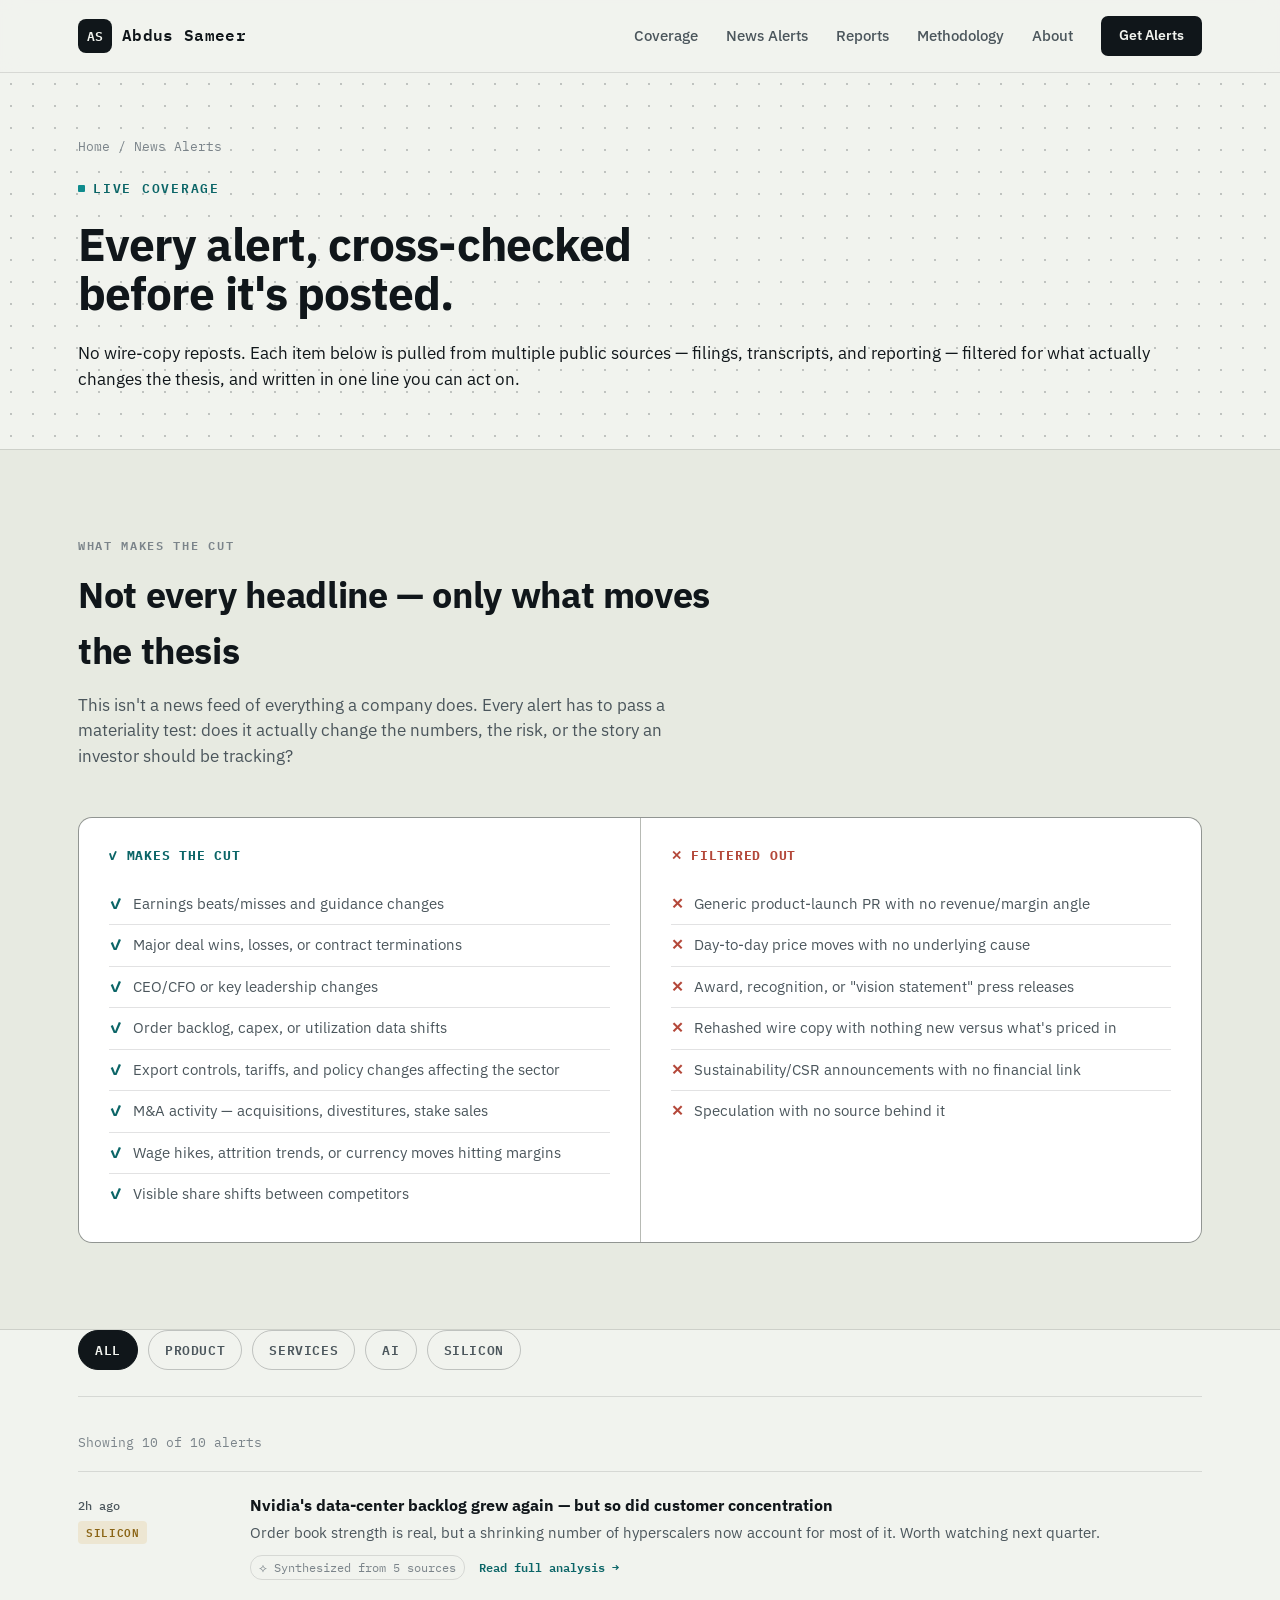
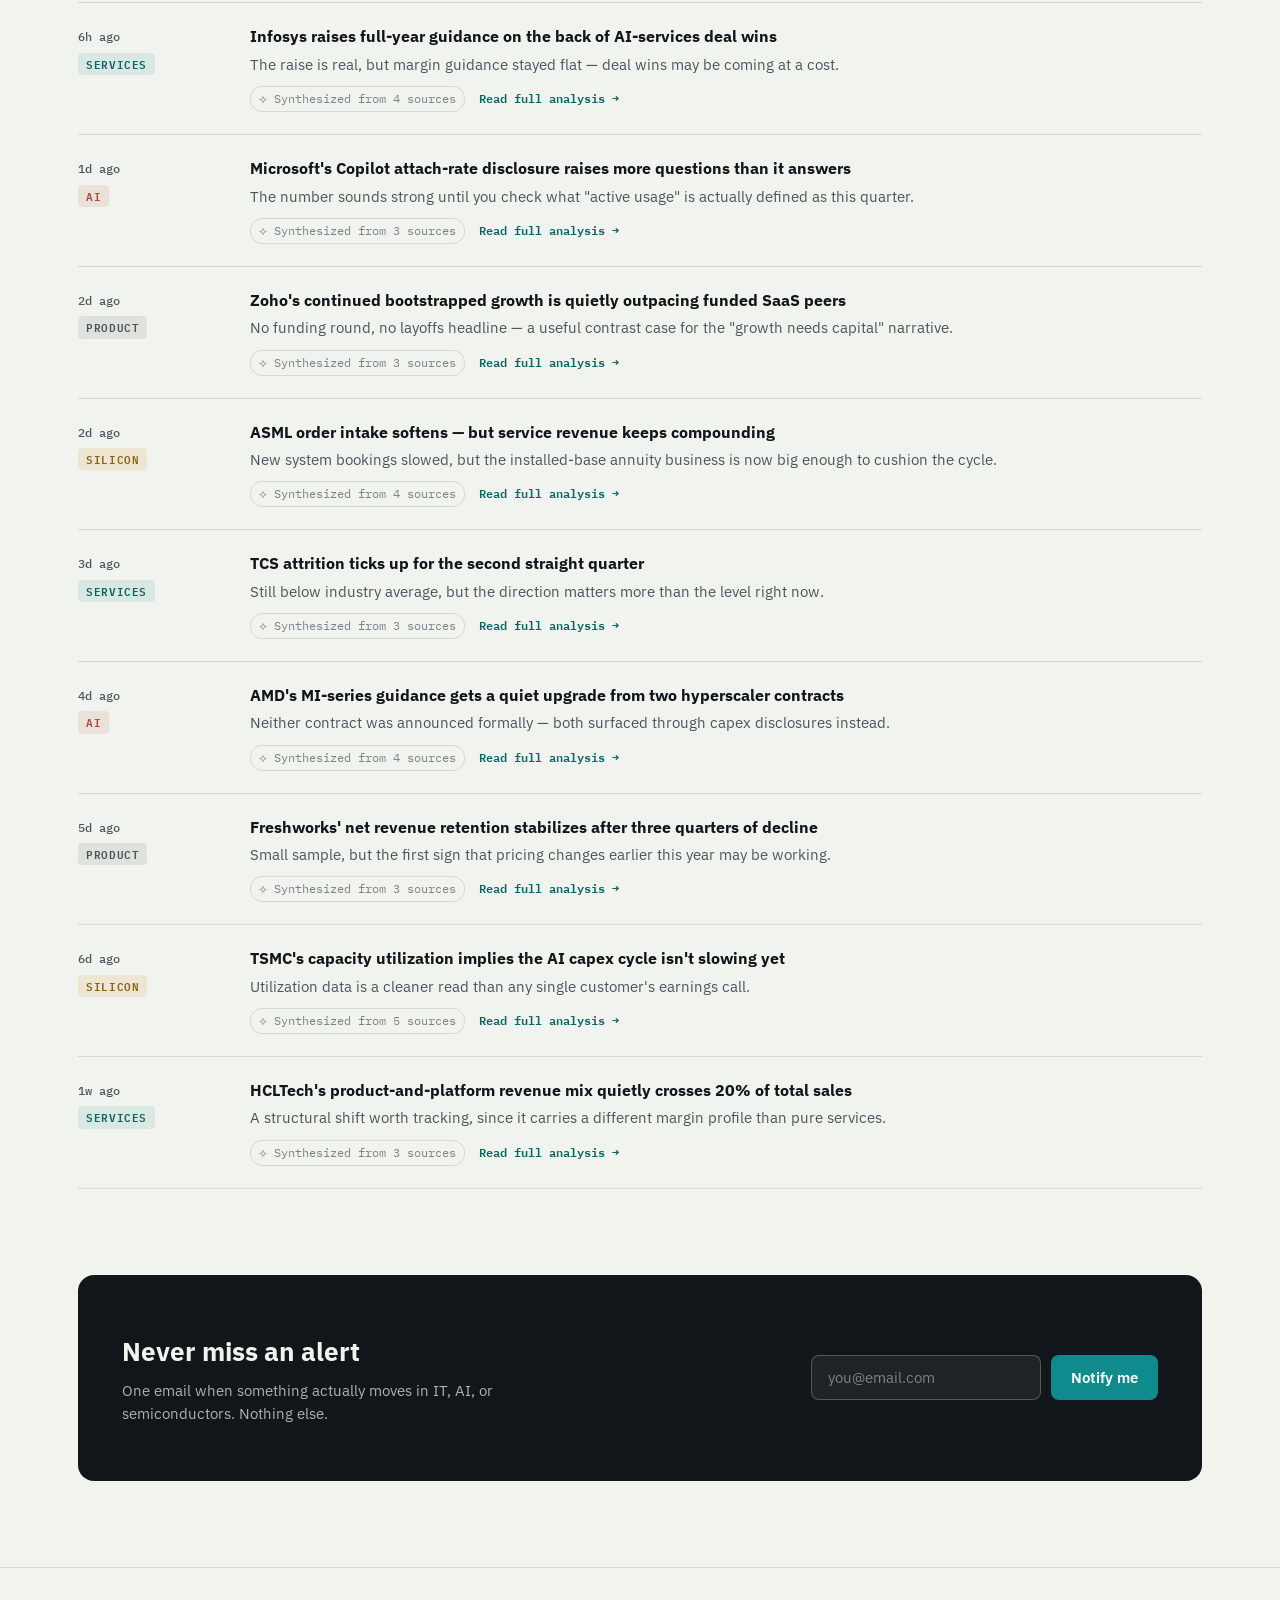
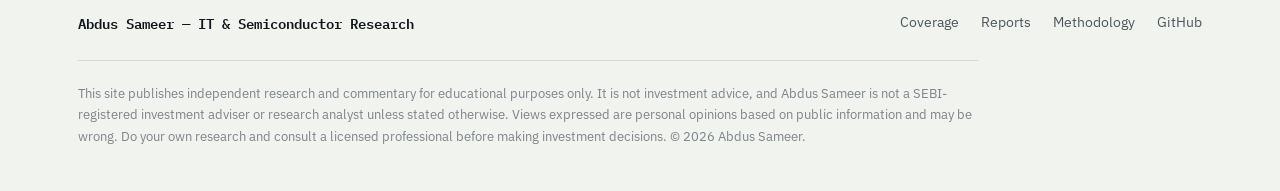
==== news.html @ 9be4552d "Initial commit" ====
<!DOCTYPE html>
<html lang="en">
<head>
<meta charset="UTF-8">
<meta name="viewport" content="width=device-width, initial-scale=1.0">
<title>News Alerts — Abdus Sameer</title>
<link rel="preconnect" href="https://fonts.googleapis.com">
<link rel="preconnect" href="https://fonts.gstatic.com" crossorigin>
<link href="https://fonts.googleapis.com/css2?family=IBM+Plex+Sans:ital,wght@0,400;0,500;0,600;0,700;1,400&family=IBM+Plex+Mono:wght@400;500;600&display=swap" rel="stylesheet">
<link rel="stylesheet" href="style.css">
</head>
<body>

<header class="site">
  <div class="navbar">
    <a href="index.html" class="brand">
      <span class="mono-mark">AS</span>
      Abdus Sameer
    </a>
    <button class="nav-toggle" id="navToggle" aria-label="Toggle menu">
      <span></span><span></span><span></span>
    </button>
    <nav class="links" id="navLinks">
      <a href="index.html#coverage">Coverage</a>
      <a href="news.html">News Alerts</a>
      <a href="reports.html">Reports</a>
      <a href="index.html#methodology">Methodology</a>
      <a href="index.html#about">About</a>
      <a href="index.html#alerts" class="nav-cta">Get Alerts</a>
    </nav>
  </div>
</header>

<main>
  <section class="page-hero dotgrid">
    <div class="wrap">
      <div class="breadcrumb"><a href="index.html">Home</a> / News Alerts</div>
      <span class="eyebrow">Live Coverage</span>
      <h1>Every alert, cross-checked before it's posted.</h1>
      <p class="lede">
        No wire-copy reposts. Each item below is pulled from multiple public sources —
        filings, transcripts, and reporting — filtered for what actually changes the thesis,
        and written in one line you can act on.
      </p>
    </div>
  </section>

  <section class="criteria-section">
    <div class="wrap">
      <div class="section-head">
        <span class="kicker">What Makes The Cut</span>
        <h2>Not every headline — only what moves the thesis</h2>
        <p>This isn't a news feed of everything a company does. Every alert has to pass a
        materiality test: does it actually change the numbers, the risk, or the story an
        investor should be tracking?</p>
      </div>
      <div class="criteria-grid">
        <div class="criteria-col in">
          <h4>✓ Makes the cut</h4>
          <ul>
            <li>Earnings beats/misses and guidance changes</li>
            <li>Major deal wins, losses, or contract terminations</li>
            <li>CEO/CFO or key leadership changes</li>
            <li>Order backlog, capex, or utilization data shifts</li>
            <li>Export controls, tariffs, and policy changes affecting the sector</li>
            <li>M&amp;A activity — acquisitions, divestitures, stake sales</li>
            <li>Wage hikes, attrition trends, or currency moves hitting margins</li>
            <li>Visible share shifts between competitors</li>
          </ul>
        </div>
        <div class="criteria-col out">
          <h4>✕ Filtered out</h4>
          <ul>
            <li>Generic product-launch PR with no revenue/margin angle</li>
            <li>Day-to-day price moves with no underlying cause</li>
            <li>Award, recognition, or "vision statement" press releases</li>
            <li>Rehashed wire copy with nothing new versus what's priced in</li>
            <li>Sustainability/CSR announcements with no financial link</li>
            <li>Speculation with no source behind it</li>
          </ul>
        </div>
      </div>
    </div>
  </section>

  <section style="padding-top:0;">
    <div class="wrap">
      <div class="filter-bar" id="filterBar">
        <button class="filter-tab active" data-filter="all">All</button>
        <button class="filter-tab" data-filter="product">Product</button>
        <button class="filter-tab" data-filter="services">Services</button>
        <button class="filter-tab" data-filter="ai">AI</button>
        <button class="filter-tab" data-filter="silicon">Silicon</button>
      </div>

      <div class="feed-count" id="feedCount">Showing 10 of 10 alerts</div>

      <div class="feed-list full" id="feedList">

        <div class="alert-item" data-sector="silicon">
          <div class="alert-meta"><span class="time">2h ago</span><span class="sector-chip silicon">Silicon</span></div>
          <div class="alert-body">
            <h5>Nvidia's data-center backlog grew again — but so did customer concentration</h5>
            <p>Order book strength is real, but a shrinking number of hyperscalers now account for most of it. Worth watching next quarter.</p>
            <div class="alert-foot"><span class="sources-note">⟡ Synthesized from 5 sources</span><a href="sample-report.html">Read full analysis →</a></div>
          </div>
        </div>

        <div class="alert-item" data-sector="services">
          <div class="alert-meta"><span class="time">6h ago</span><span class="sector-chip services">Services</span></div>
          <div class="alert-body">
            <h5>Infosys raises full-year guidance on the back of AI-services deal wins</h5>
            <p>The raise is real, but margin guidance stayed flat — deal wins may be coming at a cost.</p>
            <div class="alert-foot"><span class="sources-note">⟡ Synthesized from 4 sources</span><a href="reports.html">Read full analysis →</a></div>
          </div>
        </div>

        <div class="alert-item" data-sector="ai">
          <div class="alert-meta"><span class="time">1d ago</span><span class="sector-chip ai">AI</span></div>
          <div class="alert-body">
            <h5>Microsoft's Copilot attach-rate disclosure raises more questions than it answers</h5>
            <p>The number sounds strong until you check what "active usage" is actually defined as this quarter.</p>
            <div class="alert-foot"><span class="sources-note">⟡ Synthesized from 3 sources</span><a href="reports.html">Read full analysis →</a></div>
          </div>
        </div>

        <div class="alert-item" data-sector="product">
          <div class="alert-meta"><span class="time">2d ago</span><span class="sector-chip product">Product</span></div>
          <div class="alert-body">
            <h5>Zoho's continued bootstrapped growth is quietly outpacing funded SaaS peers</h5>
            <p>No funding round, no layoffs headline — a useful contrast case for the "growth needs capital" narrative.</p>
            <div class="alert-foot"><span class="sources-note">⟡ Synthesized from 3 sources</span><a href="reports.html">Read full analysis →</a></div>
          </div>
        </div>

        <div class="alert-item" data-sector="silicon">
          <div class="alert-meta"><span class="time">2d ago</span><span class="sector-chip silicon">Silicon</span></div>
          <div class="alert-body">
            <h5>ASML order intake softens — but service revenue keeps compounding</h5>
            <p>New system bookings slowed, but the installed-base annuity business is now big enough to cushion the cycle.</p>
            <div class="alert-foot"><span class="sources-note">⟡ Synthesized from 4 sources</span><a href="reports.html">Read full analysis →</a></div>
          </div>
        </div>

        <div class="alert-item" data-sector="services">
          <div class="alert-meta"><span class="time">3d ago</span><span class="sector-chip services">Services</span></div>
          <div class="alert-body">
            <h5>TCS attrition ticks up for the second straight quarter</h5>
            <p>Still below industry average, but the direction matters more than the level right now.</p>
            <div class="alert-foot"><span class="sources-note">⟡ Synthesized from 3 sources</span><a href="reports.html">Read full analysis →</a></div>
          </div>
        </div>

        <div class="alert-item" data-sector="ai">
          <div class="alert-meta"><span class="time">4d ago</span><span class="sector-chip ai">AI</span></div>
          <div class="alert-body">
            <h5>AMD's MI-series guidance gets a quiet upgrade from two hyperscaler contracts</h5>
            <p>Neither contract was announced formally — both surfaced through capex disclosures instead.</p>
            <div class="alert-foot"><span class="sources-note">⟡ Synthesized from 4 sources</span><a href="reports.html">Read full analysis →</a></div>
          </div>
        </div>

        <div class="alert-item" data-sector="product">
          <div class="alert-meta"><span class="time">5d ago</span><span class="sector-chip product">Product</span></div>
          <div class="alert-body">
            <h5>Freshworks' net revenue retention stabilizes after three quarters of decline</h5>
            <p>Small sample, but the first sign that pricing changes earlier this year may be working.</p>
            <div class="alert-foot"><span class="sources-note">⟡ Synthesized from 3 sources</span><a href="reports.html">Read full analysis →</a></div>
          </div>
        </div>

        <div class="alert-item" data-sector="silicon">
          <div class="alert-meta"><span class="time">6d ago</span><span class="sector-chip silicon">Silicon</span></div>
          <div class="alert-body">
            <h5>TSMC's capacity utilization implies the AI capex cycle isn't slowing yet</h5>
            <p>Utilization data is a cleaner read than any single customer's earnings call.</p>
            <div class="alert-foot"><span class="sources-note">⟡ Synthesized from 5 sources</span><a href="reports.html">Read full analysis →</a></div>
          </div>
        </div>

        <div class="alert-item" data-sector="services">
          <div class="alert-meta"><span class="time">1w ago</span><span class="sector-chip services">Services</span></div>
          <div class="alert-body">
            <h5>HCLTech's product-and-platform revenue mix quietly crosses 20% of total sales</h5>
            <p>A structural shift worth tracking, since it carries a different margin profile than pure services.</p>
            <div class="alert-foot"><span class="sources-note">⟡ Synthesized from 3 sources</span><a href="reports.html">Read full analysis →</a></div>
          </div>
        </div>

      </div>
    </div>
  </section>

  <section id="alerts" style="padding-top:0;">
    <div class="wrap">
      <div class="alerts">
        <div>
          <h3>Never miss an alert</h3>
          <p>One email when something actually moves in IT, AI, or semiconductors. Nothing else.</p>
        </div>
        <form class="alerts-form" onsubmit="event.preventDefault(); this.querySelector('button').textContent='Added ✓';">
          <input type="email" placeholder="you@email.com" required>
          <button type="submit">Notify me</button>
        </form>
      </div>
    </div>
  </section>
</main>

<footer>
  <div class="wrap">
    <div class="footer-grid">
      <div class="footer-brand">Abdus Sameer — IT &amp; Semiconductor Research</div>
      <div class="footer-links">
        <a href="index.html#coverage">Coverage</a>
        <a href="reports.html">Reports</a>
        <a href="index.html#methodology">Methodology</a>
        <a href="https://github.com/" target="_blank" rel="noopener">GitHub</a>
      </div>
    </div>
    <p class="disclaimer">
      This site publishes independent research and commentary for educational purposes only.
      It is not investment advice, and Abdus Sameer is not a SEBI-registered investment adviser
      or research analyst unless stated otherwise. Views expressed are personal opinions based
      on public information and may be wrong. Do your own research and consult a licensed
      professional before making investment decisions. © 2026 Abdus Sameer.
    </p>
  </div>
</footer>

<script>
  const toggle = document.getElementById('navToggle');
  const links = document.getElementById('navLinks');
  toggle.addEventListener('click', () => links.classList.toggle('open'));
  links.querySelectorAll('a').forEach(a => a.addEventListener('click', () => links.classList.remove('open')));

  const tabs = document.querySelectorAll('.filter-tab');
  const items = document.querySelectorAll('#feedList .alert-item');
  const count = document.getElementById('feedCount');
  const total = items.length;

  tabs.forEach(tab => {
    tab.addEventListener('click', () => {
      tabs.forEach(t => t.classList.remove('active'));
      tab.classList.add('active');
      const f = tab.dataset.filter;
      let shown = 0;
      items.forEach(item => {
        const match = f === 'all' || item.dataset.sector === f;
        item.style.display = match ? '' : 'none';
        if (match) shown++;
      });
      count.textContent = f === 'all' ? `Showing ${total} of ${total} alerts` : `Showing ${shown} of ${total} alerts — ${f}`;
    });
  });
</script>

</body>
</html>
---- style.css ----
:root{
    --bg:#F1F3EE;
    --bg-alt:#E7EAE1;
    --surface:#FFFFFF;
    --ink:#10161A;
    --ink-soft:#4B565C;
    --ink-faint:#7B848A;
    --line:rgba(16,22,26,0.12);
    --line-strong:rgba(16,22,26,0.22);
    --teal:#0F8B8D;
    --teal-deep:#0B6567;
    --teal-tint:rgba(15,139,141,0.10);
    --gold:#D9A441;
    --brick:#B4483A;
    --sans:'IBM Plex Sans', sans-serif;
    --mono:'IBM Plex Mono', monospace;
    --maxw:1180px;
  }

  *{box-sizing:border-box;}
  html{scroll-behavior:smooth;}
  body{
    margin:0;
    background:var(--bg);
    color:var(--ink);
    font-family:var(--sans);
    line-height:1.55;
    -webkit-font-smoothing:antialiased;
  }
  img,svg{display:block;max-width:100%;}
  a{color:inherit;}

  .wrap{max-width:var(--maxw); margin:0 auto; padding:0 28px;}

  ::selection{background:var(--teal); color:#fff;}

  /* subtle dot-grid ambient background on hero + methodology */
  .dotgrid{
    background-image: radial-gradient(var(--line-strong) 1px, transparent 1px);
    background-size: 22px 22px;
  }

  a:focus-visible, button:focus-visible, input:focus-visible{
    outline:2px solid var(--teal);
    outline-offset:3px;
  }

  /* ---------- NAV ---------- */
  header.site{
    position:sticky; top:0; z-index:50;
    background:rgba(241,243,238,0.86);
    backdrop-filter:blur(10px);
    border-bottom:1px solid var(--line);
  }
  .navbar{
    display:flex; align-items:center; justify-content:space-between;
    padding:16px 28px; max-width:var(--maxw); margin:0 auto;
  }
  .brand{
    display:flex; align-items:center; gap:10px;
    font-family:var(--mono); font-weight:600; letter-spacing:0.02em;
    text-decoration:none; color:var(--ink);
  }
  .brand .mono-mark{
    width:34px; height:34px; border-radius:8px;
    background:var(--ink); color:var(--bg);
    display:flex; align-items:center; justify-content:center;
    font-family:var(--mono); font-size:13px; font-weight:600;
    letter-spacing:0;
  }
  nav.links{display:flex; gap:28px; align-items:center;}
  nav.links a{
    font-size:14.5px; text-decoration:none; color:var(--ink-soft);
    font-weight:500;
  }
  nav.links a:hover{color:var(--ink);}
  .nav-cta{
    background:var(--ink); color:var(--bg) !important;
    padding:9px 18px; border-radius:7px; font-size:14px !important;
    font-weight:600 !important;
  }
  .nav-cta:hover{background:var(--teal-deep);}
  .nav-toggle{display:none; background:none; border:none; cursor:pointer; padding:6px;}
  .nav-toggle span{display:block; width:22px; height:2px; background:var(--ink); margin:5px 0;}

  @media (max-width:860px){
    nav.links{
      position:fixed; inset:64px 0 auto 0; flex-direction:column;
      background:var(--bg); padding:18px 28px 26px; gap:18px;
      border-bottom:1px solid var(--line);
      transform:translateY(-130%); transition:transform .25s ease;
    }
    nav.links.open{transform:translateY(0);}
    .nav-toggle{display:block;}
  }

  /* ---------- HERO ---------- */
  .hero{padding:88px 0 64px; position:relative;}
  .eyebrow{
    font-family:var(--mono); font-size:12.5px; letter-spacing:0.14em;
    text-transform:uppercase; color:var(--teal-deep); font-weight:600;
    display:inline-flex; align-items:center; gap:8px; margin-bottom:22px;
  }
  .eyebrow::before{content:""; width:7px; height:7px; background:var(--teal); border-radius:1px;}
  h1{
    font-size:clamp(34px, 5.4vw, 60px);
    line-height:1.06; letter-spacing:-0.02em;
    margin:0 0 22px; max-width:16ch; font-weight:700;
  }
  h1 em{
    font-style:normal; color:var(--teal-deep);
    background:linear-gradient(transparent 62%, var(--teal-tint) 0%);
  }
  .hero p.lede{
    font-size:18px; color:var(--ink-soft); max-width:56ch; margin:0 0 34px;
  }
  .hero-ctas{display:flex; gap:14px; flex-wrap:wrap; margin-bottom:56px;}
  .btn{
    font-family:var(--sans); font-weight:600; font-size:15px;
    padding:13px 24px; border-radius:8px; text-decoration:none;
    display:inline-flex; align-items:center; gap:8px; cursor:pointer;
    border:1px solid transparent; transition:transform .15s ease, background .15s ease;
  }
  .btn-primary{background:var(--ink); color:var(--bg);}
  .btn-primary:hover{background:var(--teal-deep); transform:translateY(-1px);}
  .btn-ghost{background:transparent; border-color:var(--line-strong); color:var(--ink);}
  .btn-ghost:hover{border-color:var(--ink); transform:translateY(-1px);}

  /* ticker marquee */
  .ticker{
    border-top:1px solid var(--line); border-bottom:1px solid var(--line);
    overflow:hidden; white-space:nowrap; padding:14px 0;
  }
  .ticker-track{display:inline-flex; gap:40px; animation:scroll 34s linear infinite;}
  .ticker span{
    font-family:var(--mono); font-size:13.5px; color:var(--ink-faint);
    display:inline-flex; align-items:center; gap:8px;
  }
  .ticker span b{color:var(--ink); font-weight:600;}
  .ticker span.up{color:var(--teal-deep);}
  .ticker span.down{color:var(--brick);}
  @keyframes scroll{ from{transform:translateX(0);} to{transform:translateX(-50%);} }
  @media (prefers-reduced-motion: reduce){ .ticker-track{animation:none;} }

  /* ---------- SECTION SCAFFOLD ---------- */
  section{padding:86px 0;}
  .section-head{max-width:640px; margin-bottom:48px;}
  .kicker{
    font-family:var(--mono); font-size:12px; letter-spacing:0.14em;
    text-transform:uppercase; color:var(--ink-faint); font-weight:600;
    margin-bottom:12px; display:block;
  }
  h2{font-size:clamp(26px,3.4vw,36px); letter-spacing:-0.01em; margin:0 0 14px; font-weight:700;}
  .section-head p{color:var(--ink-soft); font-size:16.5px; margin:0;}

  /* ---------- ABOUT / CREDIBILITY STRIP ---------- */
  .about{background:var(--surface); border-top:1px solid var(--line); border-bottom:1px solid var(--line);}
  .about-grid{display:grid; grid-template-columns:200px 1fr; gap:40px; align-items:start;}
  .avatar{
    width:172px; height:172px; border-radius:14px;
    background:linear-gradient(160deg, var(--ink) 0%, var(--teal-deep) 100%);
    display:flex; align-items:center; justify-content:center;
    color:var(--bg); font-family:var(--mono); font-size:44px; font-weight:600;
  }
  .about-body h3{font-size:22px; margin:0 0 12px; font-weight:700;}
  .about-body p{color:var(--ink-soft); font-size:16px; max-width:64ch; margin:0 0 22px;}
  .badge-row{display:flex; flex-wrap:wrap; gap:10px;}
  .badge{
    font-family:var(--mono); font-size:12.5px; padding:7px 12px;
    border:1px solid var(--line-strong); border-radius:20px; color:var(--ink-soft);
  }
  @media (max-width:700px){ .about-grid{grid-template-columns:1fr;} .avatar{width:100px;height:100px;font-size:28px;} }

  /* ---------- COVERAGE / WAFER GRID (signature) ---------- */
  .wafer{background:var(--bg-alt);}
  .wafer-grid{
    display:grid; grid-template-columns:repeat(4,1fr); gap:1px;
    background:var(--line-strong); border:1px solid var(--line-strong); border-radius:14px; overflow:hidden;
  }
  .die{
    background:var(--surface); padding:30px 24px; min-height:230px;
    position:relative; overflow:hidden;
    display:flex; flex-direction:column; justify-content:space-between;
  }
  .die::before{
    content:""; position:absolute; inset:0; opacity:0.5; pointer-events:none;
    background:
      repeating-linear-gradient(90deg, var(--teal-tint) 0 1px, transparent 1px 26px),
      repeating-linear-gradient(0deg, var(--teal-tint) 0 1px, transparent 1px 26px);
  }
  .die::after{
    content:""; position:absolute; width:6px; height:6px; border-radius:50%;
    background:var(--gold); top:22px; right:22px; box-shadow:0 0 0 4px rgba(217,164,65,0.15);
  }
  .die-num{font-family:var(--mono); font-size:12px; color:var(--ink-faint); position:relative;}
  .die h4{font-size:19px; margin:14px 0 8px; font-weight:700; position:relative;}
  .die p{font-size:14.5px; color:var(--ink-soft); margin:0 0 16px; position:relative; max-width:30ch;}
  .die .tickers{
    font-family:var(--mono); font-size:12px; color:var(--teal-deep);
    position:relative; letter-spacing:0.02em;
  }
  @media (max-width:900px){ .wafer-grid{grid-template-columns:repeat(2,1fr);} }
  @media (max-width:560px){ .wafer-grid{grid-template-columns:1fr;} }

  /* ---------- NEWS FEED ---------- */
  .feed-section{background:var(--surface); border-top:1px solid var(--line); border-bottom:1px solid var(--line);}
  .feed-head-row{
    display:flex; justify-content:space-between; align-items:flex-end; gap:24px; margin-bottom:8px;
  }
  .live-dot{
    display:inline-flex; align-items:center; gap:7px; font-family:var(--mono); font-size:12px;
    color:var(--teal-deep); font-weight:600; letter-spacing:0.04em; text-transform:uppercase;
    border:1px solid var(--line-strong); border-radius:20px; padding:6px 12px; flex-shrink:0;
  }
  .live-dot::before{
    content:""; width:7px; height:7px; border-radius:50%; background:var(--teal);
    box-shadow:0 0 0 3px rgba(15,139,141,0.18); animation:pulse 1.8s ease-in-out infinite;
  }
  @keyframes pulse{ 0%,100%{opacity:1;} 50%{opacity:0.4;} }
  @media (prefers-reduced-motion: reduce){ .live-dot::before{animation:none;} }

  .feed-list{border-top:1px solid var(--line);}
  .alert-item{
    display:grid; grid-template-columns:150px 1fr; gap:22px;
    padding:22px 0; border-bottom:1px solid var(--line);
  }
  .alert-meta{font-family:var(--mono); font-size:12px; color:var(--ink-faint); padding-top:3px;}
  .alert-meta .time{display:block; color:var(--ink-soft); margin-bottom:6px; font-weight:500;}
  .sector-chip{
    display:inline-block; font-family:var(--mono); font-size:10.5px; text-transform:uppercase;
    letter-spacing:0.06em; padding:3px 8px; border-radius:4px; font-weight:600;
  }
  .sector-chip.silicon{background:rgba(217,164,65,0.16); color:#8a6415;}
  .sector-chip.services{background:var(--teal-tint); color:var(--teal-deep);}
  .sector-chip.ai{background:rgba(180,72,58,0.10); color:var(--brick);}
  .sector-chip.product{background:rgba(16,22,26,0.08); color:var(--ink-soft);}
  .alert-body h5{margin:0 0 6px; font-size:16px; font-weight:700; line-height:1.4;}
  .alert-body p{margin:0 0 10px; font-size:14.5px; color:var(--ink-soft);}
  .alert-foot{display:flex; align-items:center; gap:14px; font-family:var(--mono); font-size:11.5px; color:var(--ink-faint);}
  .alert-foot a{color:var(--teal-deep); text-decoration:none; font-weight:600;}
  .alert-foot a:hover{text-decoration:underline;}
  .sources-note{
    display:inline-flex; align-items:center; gap:6px; padding:3px 8px;
    border:1px solid var(--line); border-radius:12px;
  }
  @media (max-width:640px){
    .alert-item{grid-template-columns:1fr;}
    .alert-meta{display:flex; align-items:center; gap:10px;}
    .alert-meta .time{margin-bottom:0;}
  }

  /* ---------- REPORTS ---------- */
  .reports-grid{display:grid; grid-template-columns:repeat(3,1fr); gap:22px;}
  .report-card{
    background:var(--surface); border:1px solid var(--line); border-radius:12px;
    padding:24px; display:flex; flex-direction:column; gap:14px;
    transition:border-color .15s ease, transform .15s ease;
  }
  .report-card:hover{border-color:var(--teal); transform:translateY(-2px);}
  .tag-row{display:flex; justify-content:space-between; align-items:center;}
  .tag{
    font-family:var(--mono); font-size:11px; text-transform:uppercase; letter-spacing:0.08em;
    color:var(--teal-deep); background:var(--teal-tint); padding:5px 9px; border-radius:5px;
  }
  .tag.placeholder{color:var(--gold); background:rgba(217,164,65,0.14);}
  .report-card h4{font-size:17.5px; margin:0; font-weight:700; line-height:1.32;}
  .report-card p{font-size:14.5px; color:var(--ink-soft); margin:0;}
  .report-meta{
    font-family:var(--mono); font-size:12px; color:var(--ink-faint);
    display:flex; justify-content:space-between; border-top:1px solid var(--line); padding-top:12px;
  }
  @media (max-width:900px){ .reports-grid{grid-template-columns:1fr 1fr;} }
  @media (max-width:620px){ .reports-grid{grid-template-columns:1fr;} }

  /* ---------- METHODOLOGY ---------- */
  .method{background:var(--surface); border-top:1px solid var(--line); border-bottom:1px solid var(--line);}
  .method-list{list-style:none; margin:0; padding:0; border-top:1px solid var(--line);}
  .method-list li{
    display:grid; grid-template-columns:64px 1fr; gap:22px;
    padding:26px 0; border-bottom:1px solid var(--line);
  }
  .method-list .n{font-family:var(--mono); font-size:14px; color:var(--teal-deep); font-weight:600; padding-top:2px;}
  .method-list h5{font-size:17.5px; margin:0 0 6px; font-weight:700;}
  .method-list p{margin:0; color:var(--ink-soft); font-size:15px; max-width:62ch;}

  /* ---------- ALERTS / NEWSLETTER ---------- */
  .alerts{
    background:var(--ink); color:var(--bg); border-radius:16px;
    padding:56px 44px; display:flex; justify-content:space-between; align-items:center; gap:40px;
  }
  .alerts h3{font-size:26px; margin:0 0 8px; font-weight:700;}
  .alerts p{color:rgba(241,243,238,0.7); margin:0; max-width:44ch; font-size:15px;}
  .alerts-form{display:flex; gap:10px; flex-shrink:0;}
  .alerts-form input{
    font-family:var(--sans); font-size:14.5px; padding:12px 16px; border-radius:8px;
    border:1px solid rgba(241,243,238,0.25); background:rgba(241,243,238,0.06); color:var(--bg);
    min-width:230px;
  }
  .alerts-form input::placeholder{color:rgba(241,243,238,0.45);}
  .alerts-form button{
    font-family:var(--sans); font-weight:600; font-size:14.5px; padding:12px 20px;
    border-radius:8px; border:none; background:var(--teal); color:#fff; cursor:pointer;
  }
  .alerts-form button:hover{background:var(--gold); color:var(--ink);}
  @media (max-width:760px){
    .alerts{flex-direction:column; align-items:flex-start; padding:36px 26px;}
    .alerts-form{flex-direction:column; width:100%;}
    .alerts-form input,.alerts-form button{width:100%;}
  }

  /* ---------- GITHUB / ARCHIVE ---------- */
  .archive{display:grid; grid-template-columns:1.1fr 1fr; gap:22px; align-items:stretch;}
  .archive-card{
    border:1px solid var(--line); background:var(--surface); border-radius:12px; padding:30px;
  }
  .archive-card h4{margin:0 0 10px; font-size:19px; font-weight:700; display:flex; align-items:center; gap:10px;}
  .archive-card p{color:var(--ink-soft); font-size:15px; margin:0 0 18px;}
  .code-icon{
    width:30px; height:30px; border-radius:7px; background:var(--ink); color:var(--bg);
    display:flex; align-items:center; justify-content:center; font-family:var(--mono); font-size:13px;
  }
  .archive-card a.link{
    font-family:var(--mono); font-size:13.5px; color:var(--teal-deep); text-decoration:none;
    display:inline-flex; align-items:center; gap:6px; font-weight:600;
  }
  .archive-card a.link:hover{text-decoration:underline;}
  @media (max-width:760px){ .archive{grid-template-columns:1fr;} }

  /* ---------- FOOTER ---------- */
  footer{border-top:1px solid var(--line); padding:44px 0 32px;}
  .footer-grid{display:flex; justify-content:space-between; align-items:flex-start; gap:30px; flex-wrap:wrap;}
  .footer-brand{font-family:var(--mono); font-weight:600; font-size:14px;}
  .footer-links{display:flex; gap:22px; flex-wrap:wrap;}
  .footer-links a{font-size:13.5px; color:var(--ink-soft); text-decoration:none;}
  .footer-links a:hover{color:var(--ink);}
  .disclaimer{
    margin-top:26px; padding-top:22px; border-top:1px solid var(--line);
    font-size:12.5px; color:var(--ink-faint); line-height:1.7; max-width:900px;
  }

/* ---------- SHARED: PAGE HERO (sub-pages) ---------- */
.page-hero{padding:64px 0 40px;}
.page-hero h1{font-size:clamp(30px,4.6vw,46px); max-width:20ch;}
.page-hero p.lede{font-size:17px;}
.breadcrumb{
  font-family:var(--mono); font-size:12.5px; color:var(--ink-faint);
  margin-bottom:18px; display:flex; align-items:center; gap:8px;
}
.breadcrumb a{color:var(--ink-faint); text-decoration:none;}
.breadcrumb a:hover{color:var(--teal-deep);}

/* ---------- FILTER TABS ---------- */
.filter-bar{
  display:flex; flex-wrap:wrap; gap:10px; margin-bottom:36px;
  border-bottom:1px solid var(--line); padding-bottom:26px;
}
.filter-tab{
  font-family:var(--mono); font-size:12.5px; text-transform:uppercase; letter-spacing:0.05em;
  padding:8px 16px; border-radius:20px; border:1px solid var(--line-strong);
  background:transparent; color:var(--ink-soft); cursor:pointer; font-weight:600;
  transition:all .15s ease;
}
.filter-tab:hover{border-color:var(--ink);}
.filter-tab.active{background:var(--ink); color:var(--bg); border-color:var(--ink);}

/* ---------- FULL FEED PAGE ---------- */
.feed-list.full .alert-item{display:grid; grid-template-columns:150px 1fr;}
.feed-count{font-family:var(--mono); font-size:12.5px; color:var(--ink-faint); margin-bottom:18px;}

/* ---------- REPORTS GRID PAGE ---------- */
.reports-grid.full{grid-template-columns:repeat(3,1fr); gap:20px;}
@media (max-width:900px){ .reports-grid.full{grid-template-columns:1fr 1fr;} }
@media (max-width:620px){ .reports-grid.full{grid-template-columns:1fr;} }
.rating-chip{
  font-family:var(--mono); font-size:10.5px; text-transform:uppercase; letter-spacing:0.06em;
  padding:3px 8px; border-radius:4px; font-weight:700;
}
.rating-chip.buy{background:rgba(15,139,141,0.14); color:var(--teal-deep);}
.rating-chip.hold{background:rgba(217,164,65,0.18); color:#8a6415;}
.rating-chip.watch{background:rgba(16,22,26,0.08); color:var(--ink-soft);}

/* ---------- SAMPLE REPORT PAGE ---------- */
.report-header{
  border-bottom:1px solid var(--line); padding-bottom:36px; margin-bottom:40px;
}
.report-title-row{display:flex; justify-content:space-between; align-items:flex-start; gap:24px; flex-wrap:wrap;}
.report-title-row h1{font-size:clamp(28px,4vw,40px); max-width:22ch; margin:0 0 10px;}
.ticker-badge{
  font-family:var(--mono); font-size:13px; background:var(--ink); color:var(--bg);
  padding:6px 12px; border-radius:6px; font-weight:600; flex-shrink:0;
}
.report-subline{color:var(--ink-soft); font-size:15.5px; margin-top:10px;}
.report-meta-bar{
  display:flex; gap:24px; flex-wrap:wrap; margin-top:22px; font-family:var(--mono); font-size:12.5px; color:var(--ink-faint);
}
.report-meta-bar b{color:var(--ink); font-weight:600;}

.thesis-box{
  background:var(--bg-alt); border-left:3px solid var(--teal); border-radius:0 10px 10px 0;
  padding:22px 26px; margin:30px 0 44px;
}
.thesis-box .kicker{margin-bottom:8px;}
.thesis-box p{margin:0; font-size:15.5px; color:var(--ink); line-height:1.6;}

.report-body h2{margin-top:52px; font-size:23px;}
.report-body h3{font-size:18px; margin:28px 0 10px; font-weight:700;}
.report-body p{color:var(--ink-soft); font-size:15.5px; max-width:74ch; margin:0 0 16px;}
.report-body ul{color:var(--ink-soft); font-size:15.5px; max-width:70ch; padding-left:20px;}
.report-body li{margin-bottom:8px;}

.fsa-table{width:100%; border-collapse:collapse; margin:20px 0 8px; font-size:14px;}
.fsa-table th, .fsa-table td{
  text-align:right; padding:11px 14px; border-bottom:1px solid var(--line); font-family:var(--mono);
}
.fsa-table th:first-child, .fsa-table td:first-child{text-align:left; font-family:var(--sans); font-weight:500;}
.fsa-table th{color:var(--ink-faint); font-weight:600; font-size:12px; text-transform:uppercase; letter-spacing:0.04em;}
.fsa-table td.pos{color:var(--teal-deep); font-weight:600;}
.fsa-table td.neg{color:var(--brick); font-weight:600;}
.table-note{font-size:12.5px; color:var(--ink-faint); margin-top:8px;}

.risk-callout{
  background:rgba(180,72,58,0.06); border-left:3px solid var(--brick); border-radius:0 10px 10px 0;
  padding:20px 24px; margin:24px 0;
}
.risk-callout h4{margin:0 0 8px; font-size:15.5px; color:var(--brick); font-weight:700;}
.risk-callout p{margin:0; color:var(--ink-soft); font-size:14.5px;}

.verdict-box{
  background:var(--ink); color:var(--bg); border-radius:14px; padding:36px 32px; margin-top:48px;
}
.verdict-box .kicker{color:rgba(241,243,238,0.5);}
.verdict-box h3{font-size:22px; margin:8px 0 12px;}
.verdict-box p{color:rgba(241,243,238,0.75); margin:0; font-size:15px; max-width:64ch;}

.author-strip{
  display:flex; align-items:center; gap:14px; margin-top:44px; padding-top:24px; border-top:1px solid var(--line);
}
.author-strip .avatar{width:44px; height:44px; font-size:15px; border-radius:8px;}
.author-strip .name{font-weight:700; font-size:14.5px;}
.author-strip .role{font-size:13px; color:var(--ink-faint);}

/* ---------- CRITERIA / WHAT MAKES THE CUT ---------- */
.criteria-section{background:var(--bg-alt); border-top:1px solid var(--line); border-bottom:1px solid var(--line);}
.criteria-grid{display:grid; grid-template-columns:1fr 1fr; gap:1px; background:var(--line-strong); border:1px solid var(--line-strong); border-radius:14px; overflow:hidden;}
.criteria-col{background:var(--surface); padding:28px 30px;}
.criteria-col h4{
  font-family:var(--mono); font-size:12.5px; text-transform:uppercase; letter-spacing:0.06em;
  margin:0 0 18px; display:flex; align-items:center; gap:8px; font-weight:700;
}
.criteria-col.in h4{color:var(--teal-deep);}
.criteria-col.out h4{color:var(--brick);}
.criteria-col ul{list-style:none; margin:0; padding:0;}
.criteria-col li{
  display:flex; gap:10px; font-size:14.5px; color:var(--ink-soft); padding:9px 0;
  border-bottom:1px solid var(--line);
}
.criteria-col li:last-child{border-bottom:none;}
.criteria-col.in li::before{content:"✓"; color:var(--teal-deep); font-weight:700; flex-shrink:0;}
.criteria-col.out li::before{content:"✕"; color:var(--brick); font-weight:700; flex-shrink:0;}
@media (max-width:760px){ .criteria-grid{grid-template-columns:1fr;} }
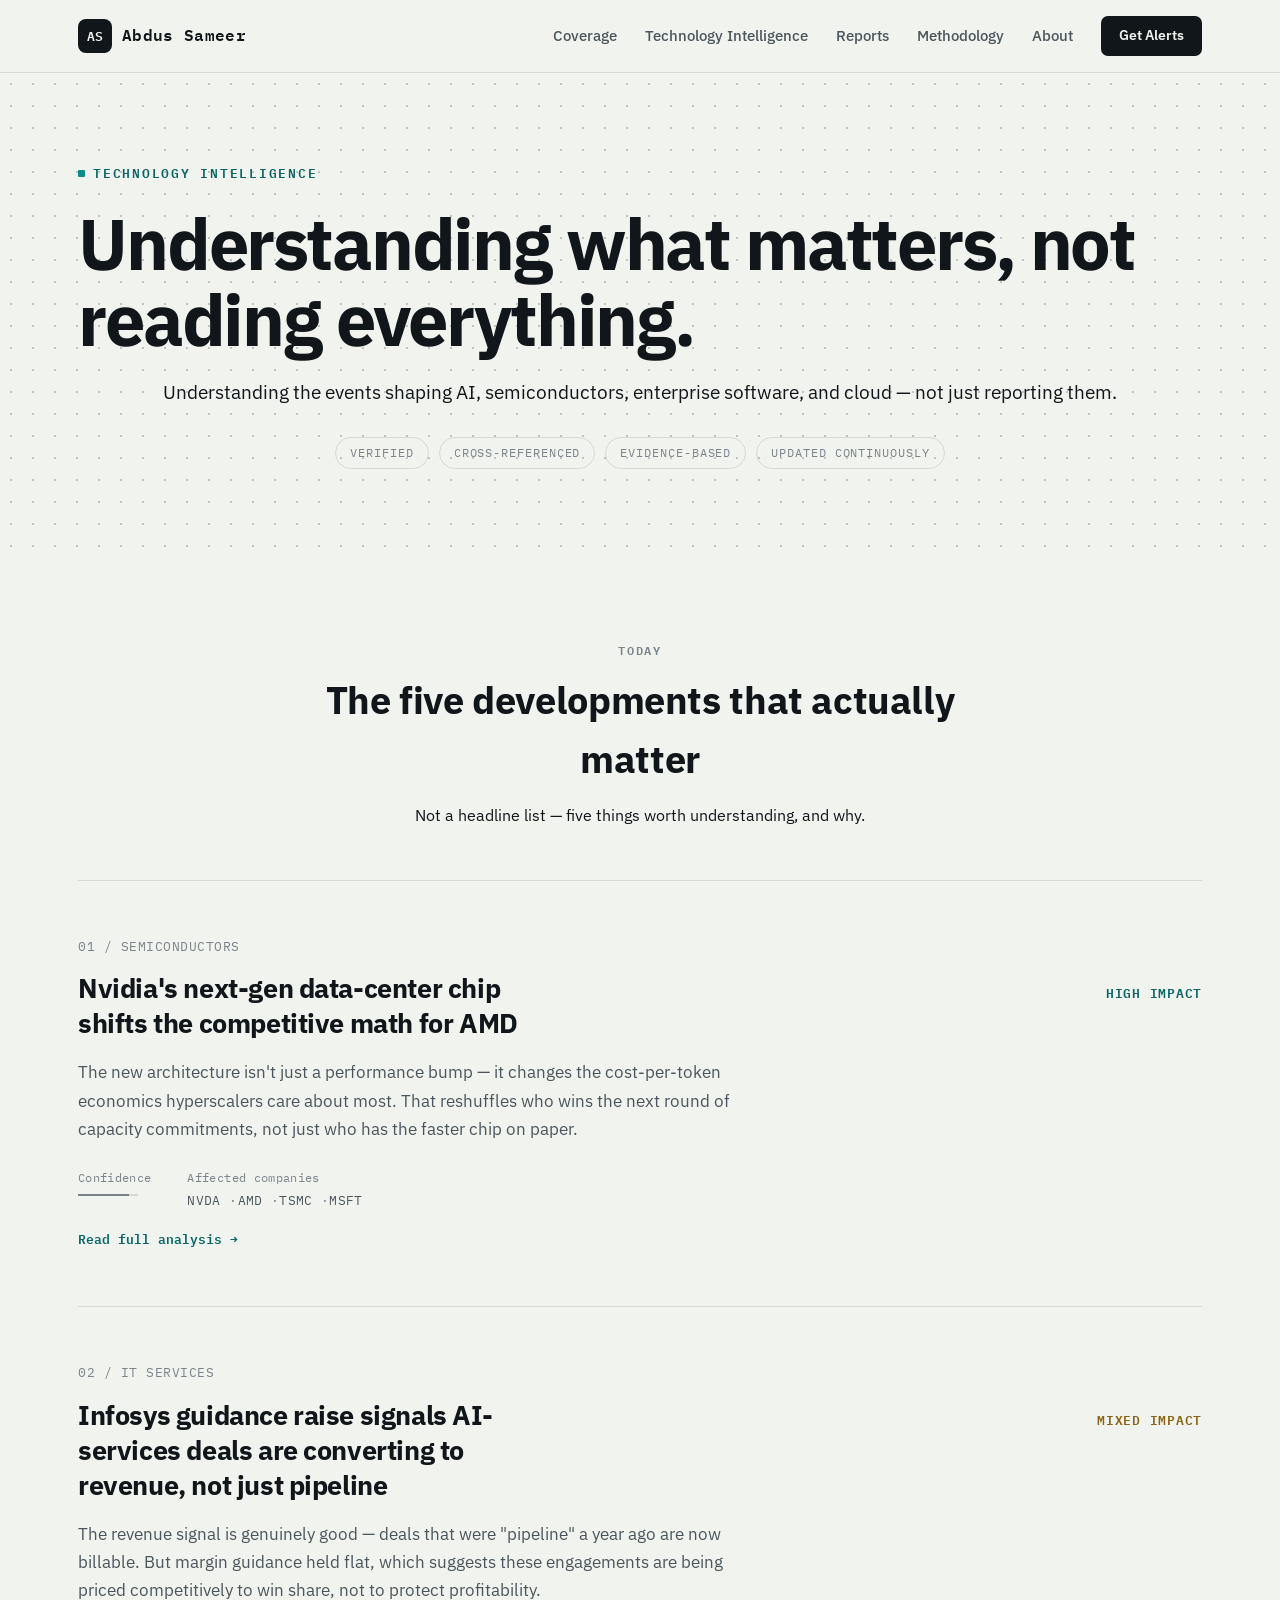
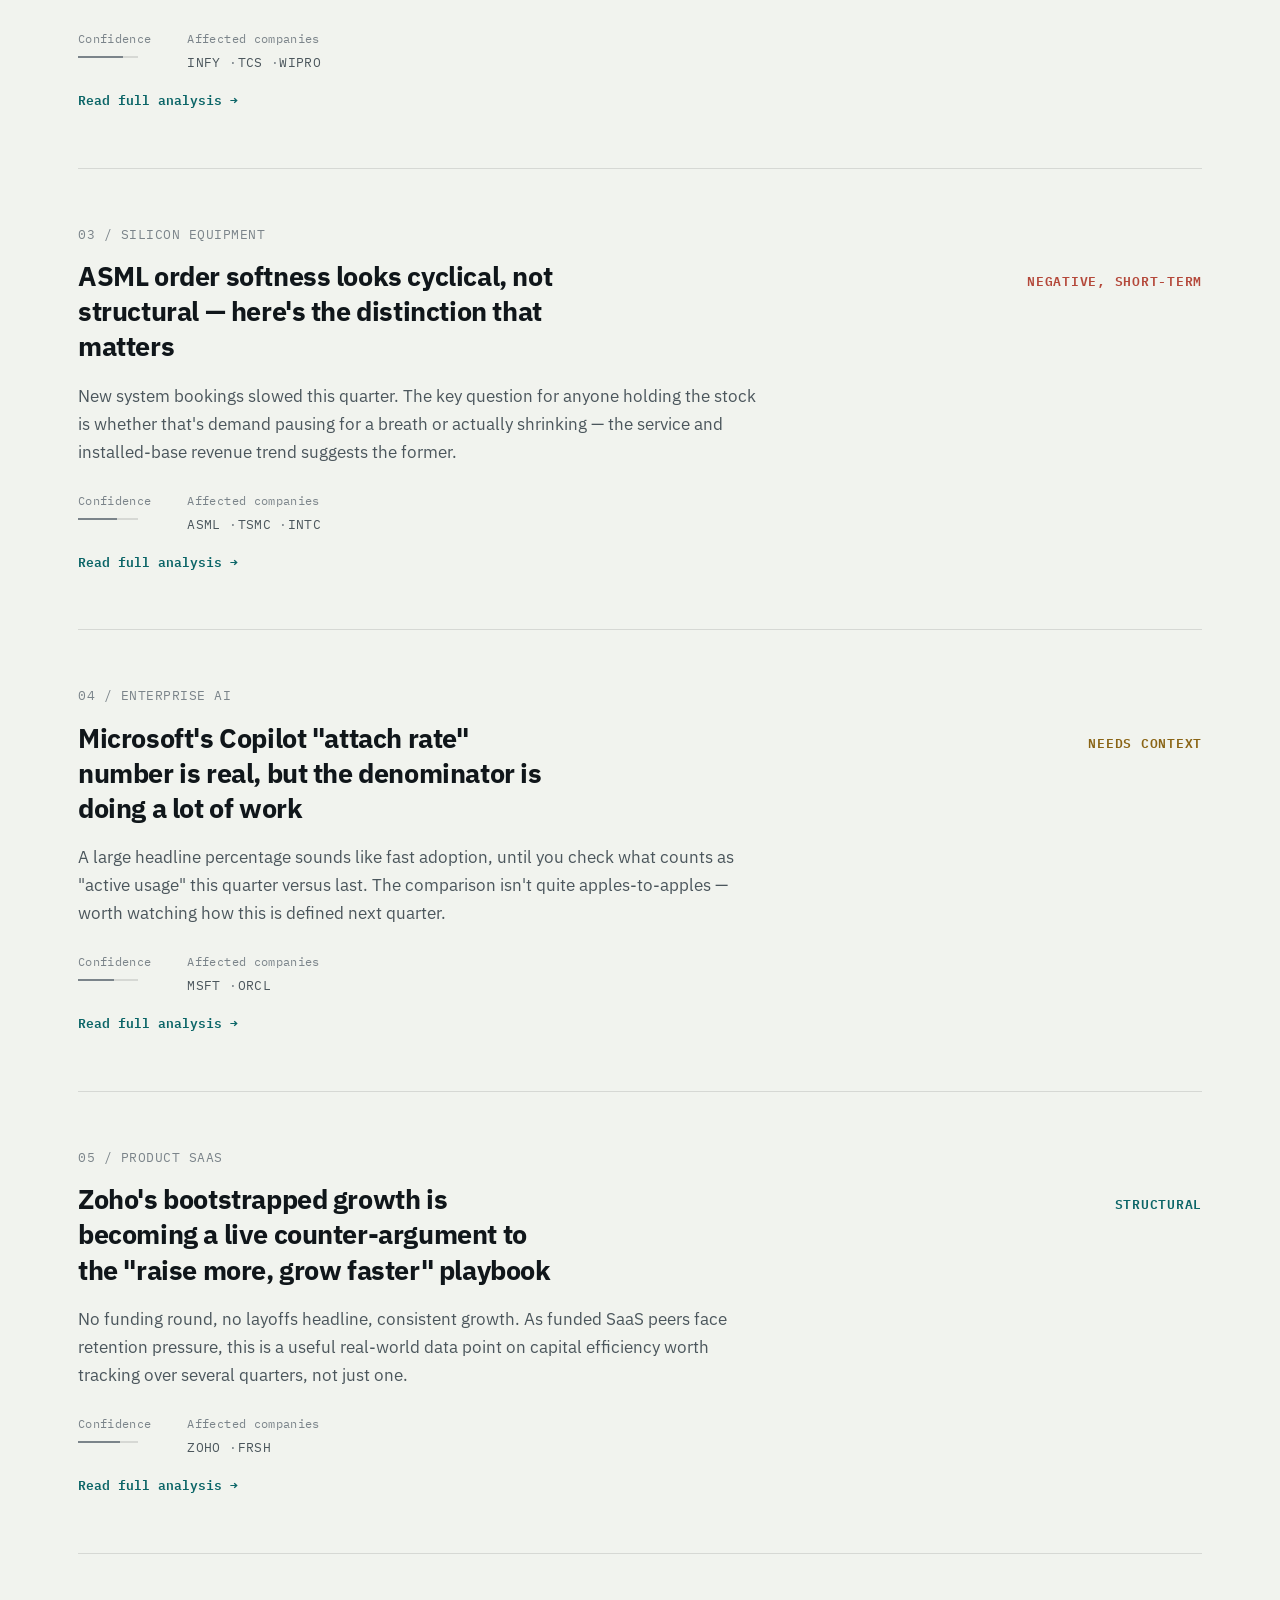
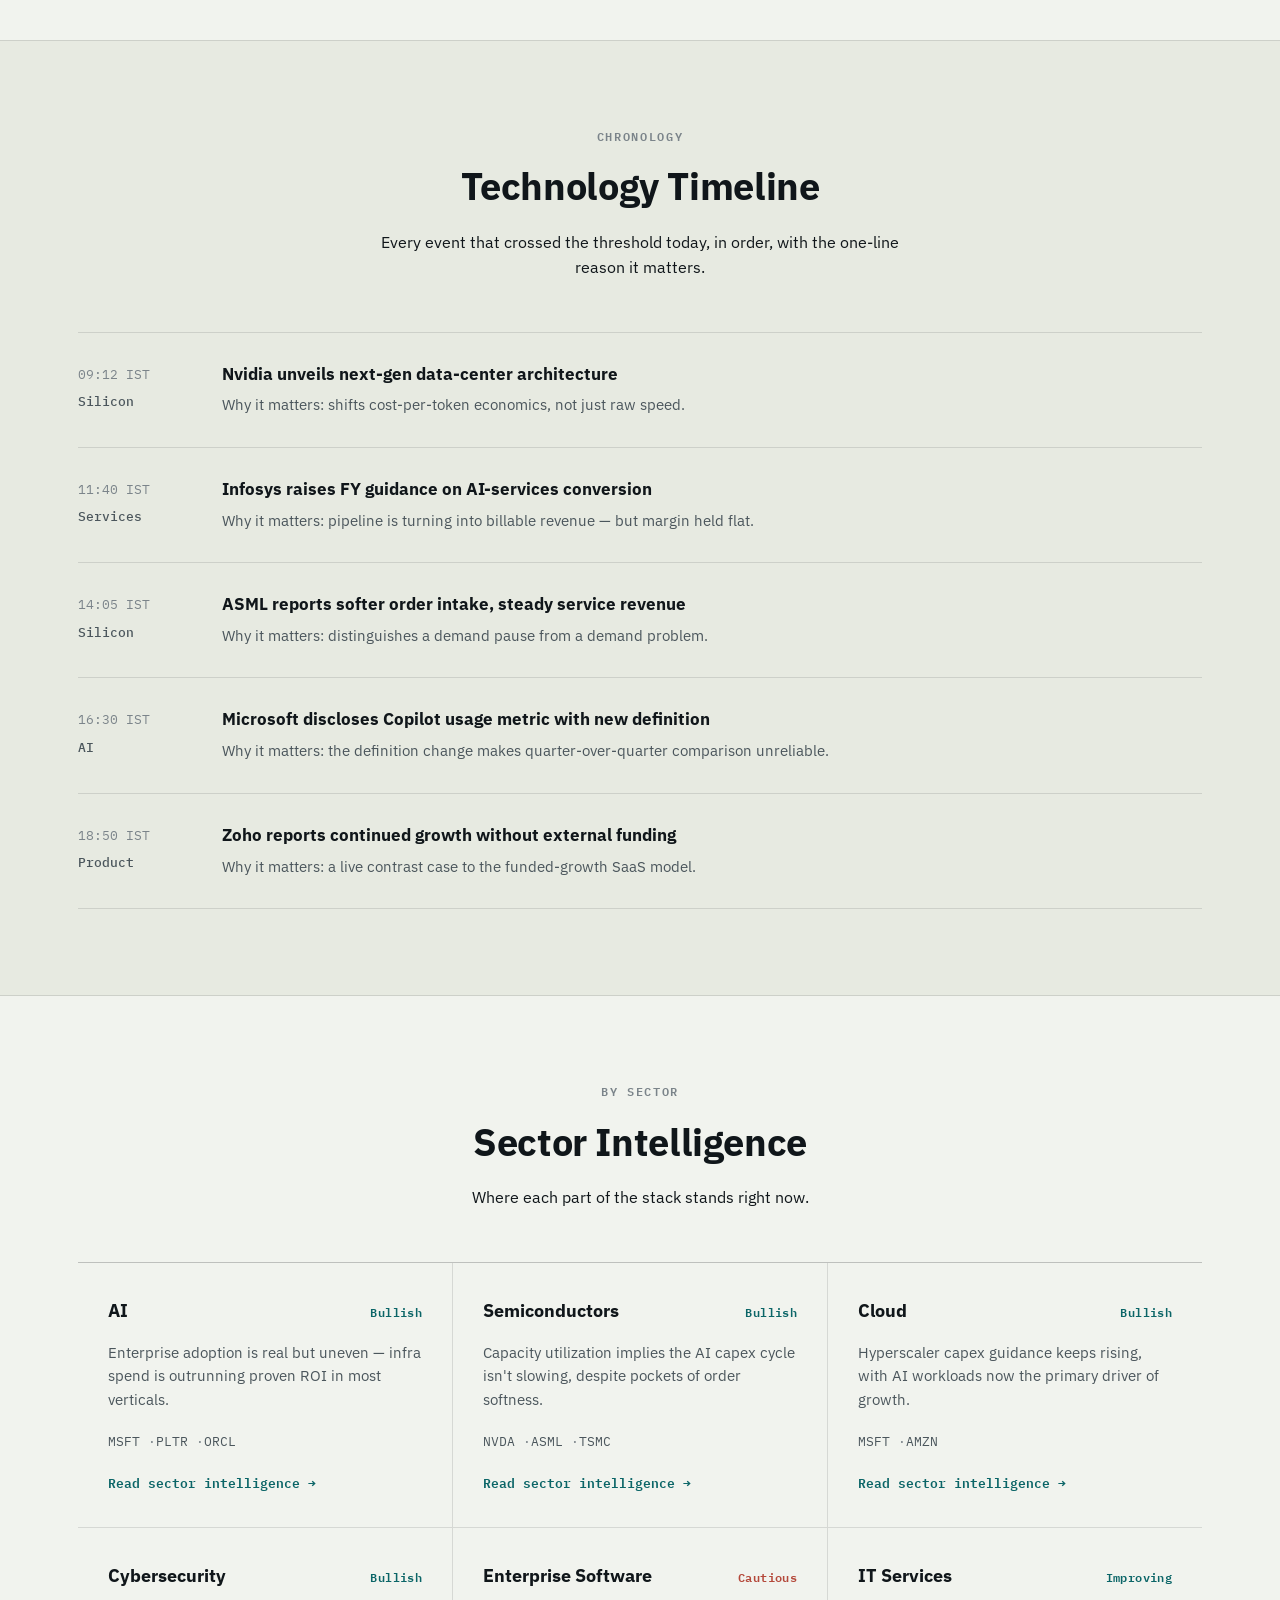
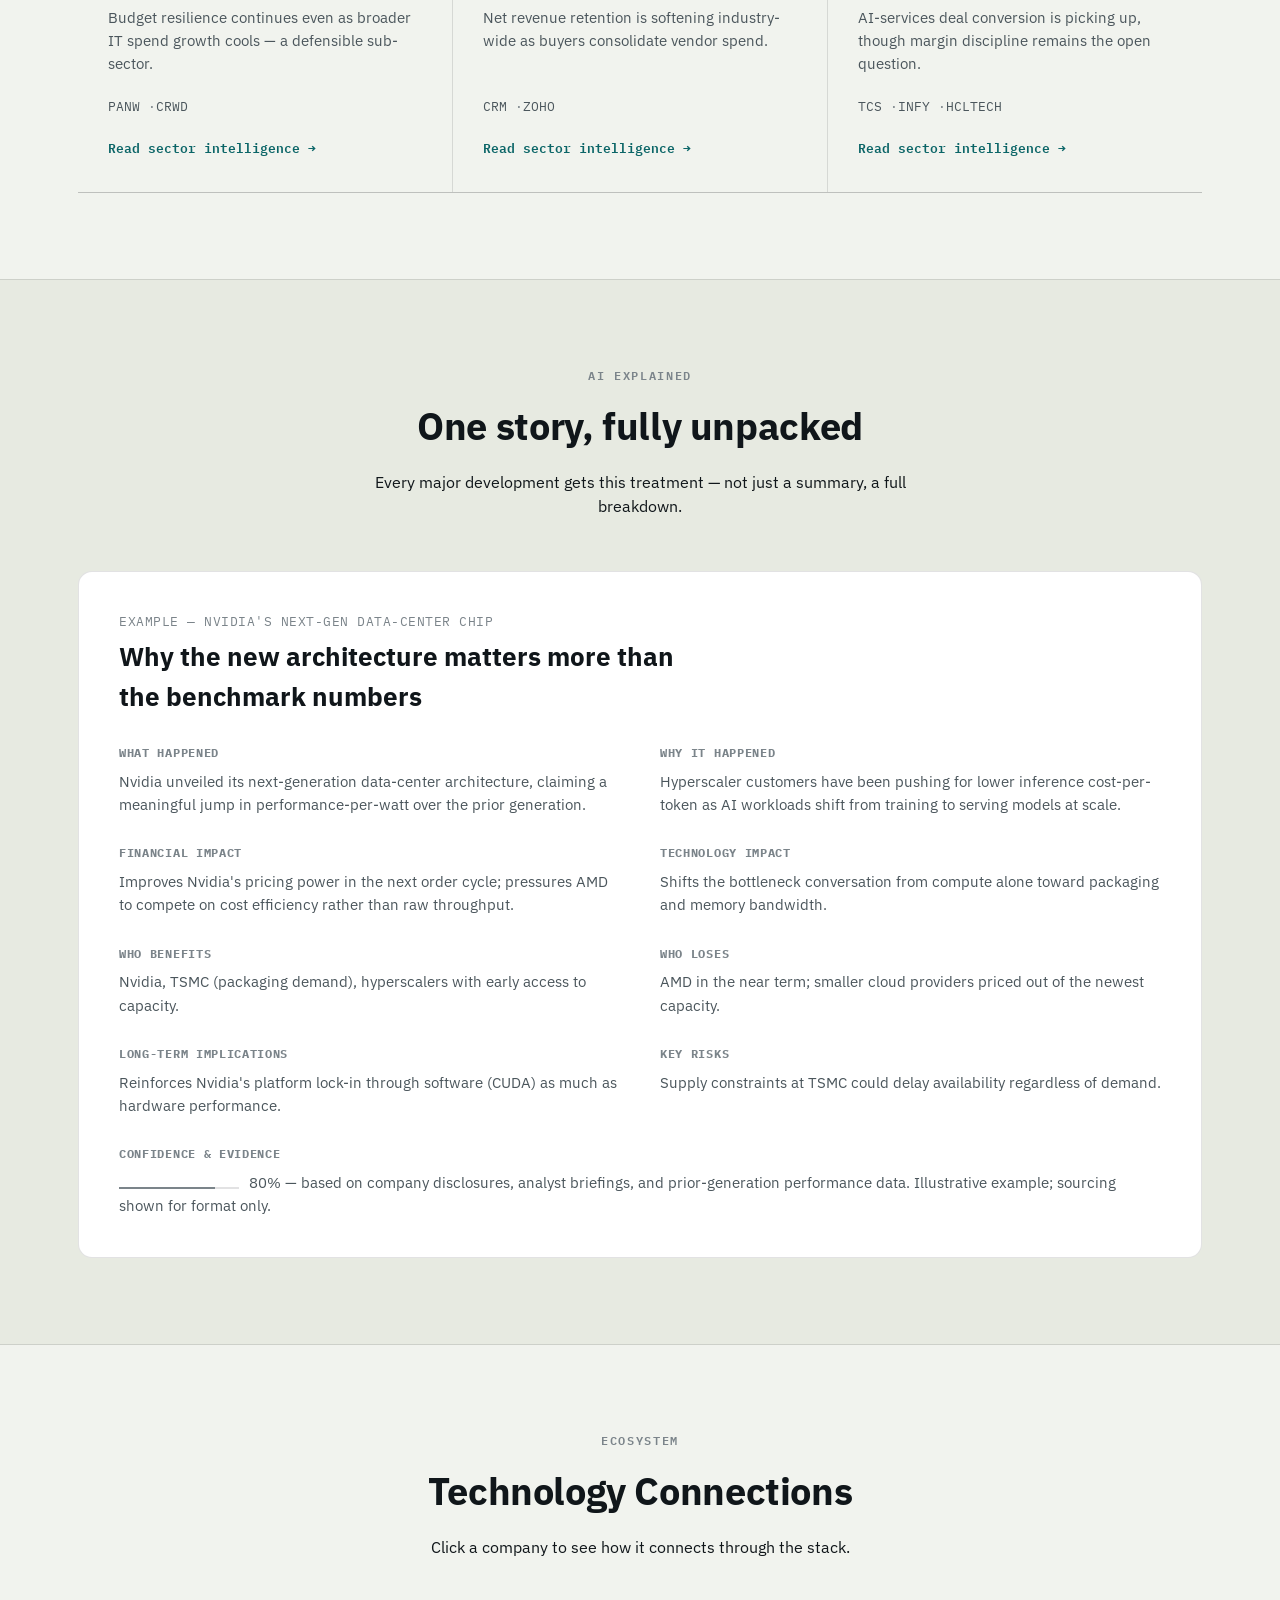
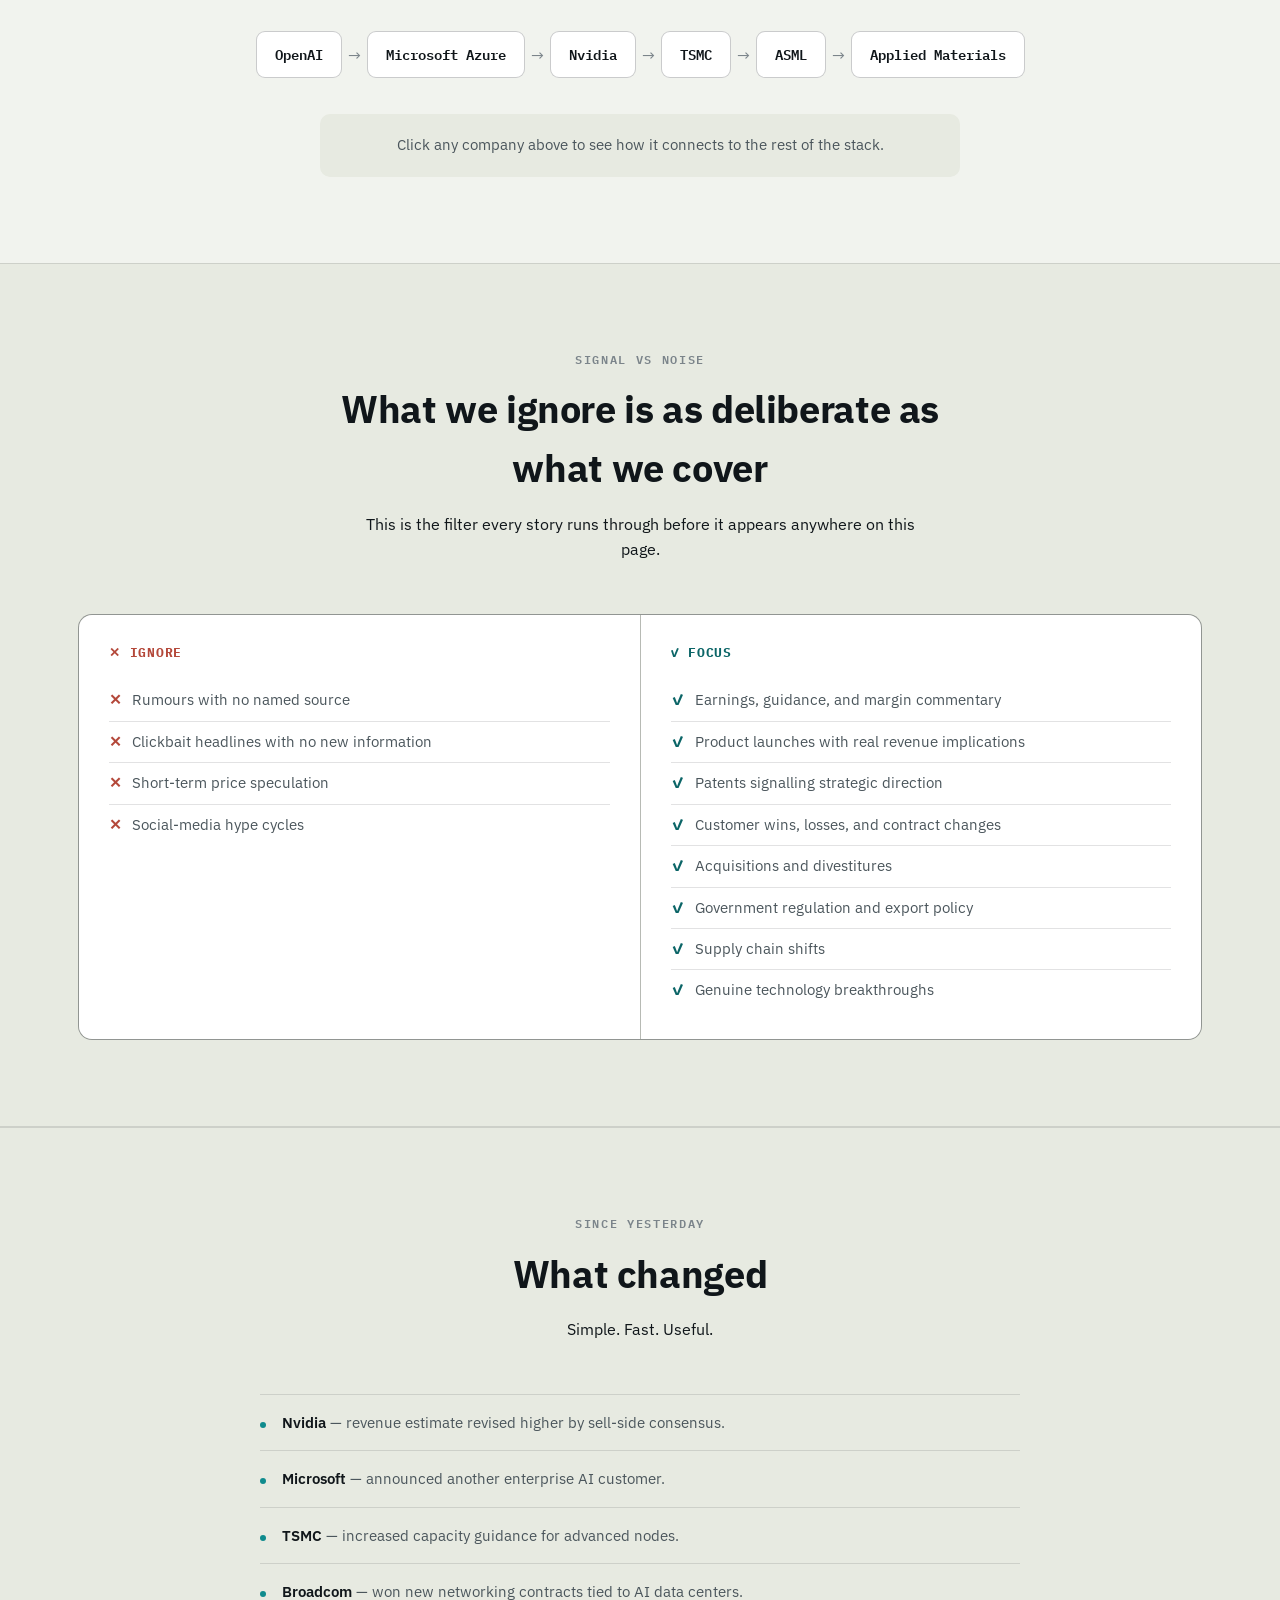
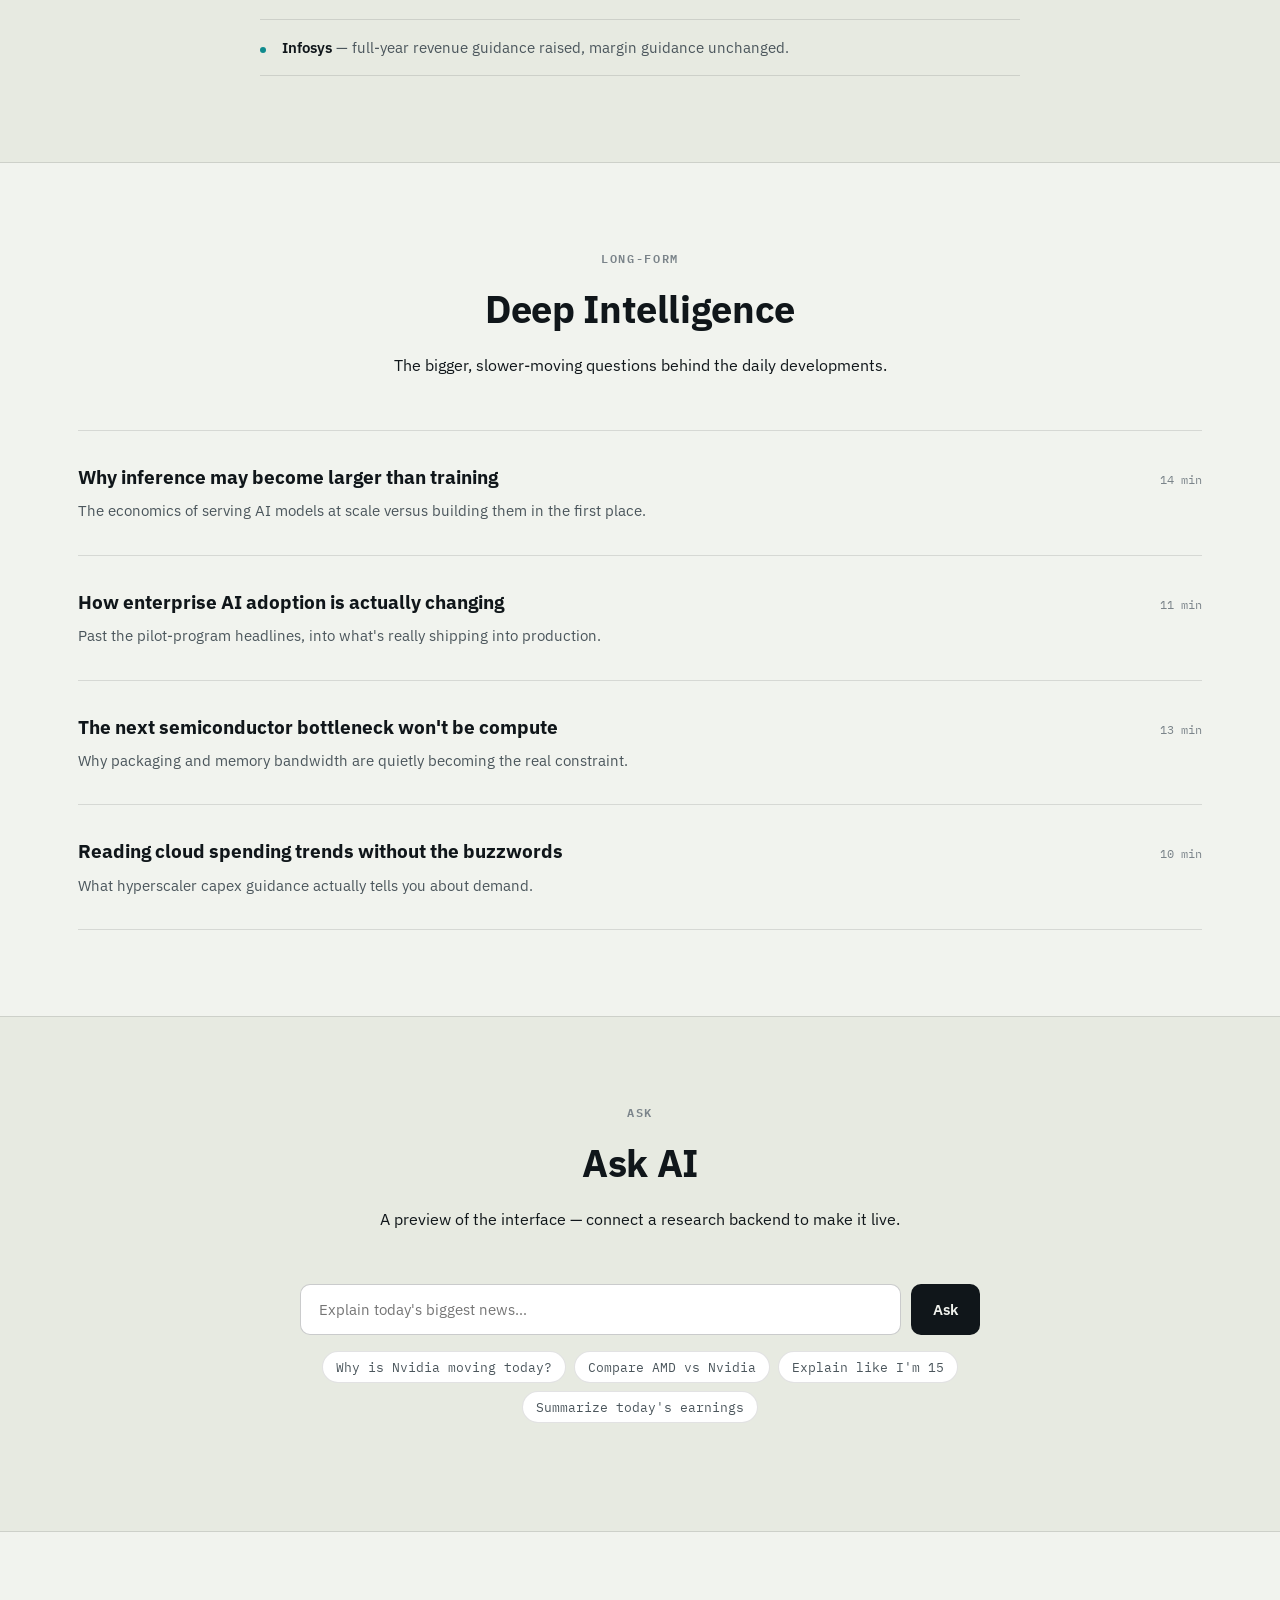
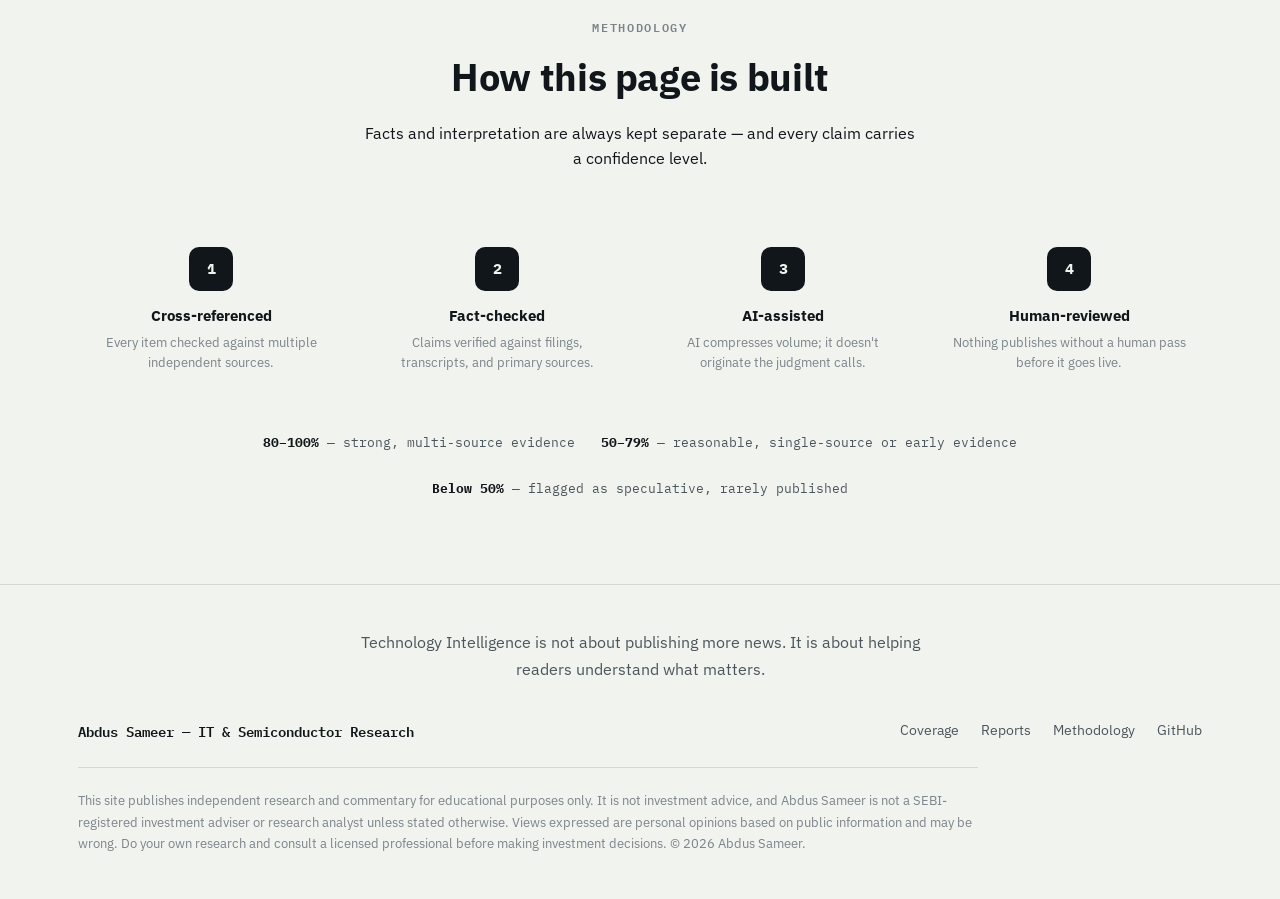
==== commit 012ff45d: "we have made some css changes in news alert page and some logic enhancement" ====
--- a/news.html
+++ b/news.html
@@ -3,7 +3,7 @@
 <head>
 <meta charset="UTF-8">
 <meta name="viewport" content="width=device-width, initial-scale=1.0">
-<title>News Alerts — Abdus Sameer</title>
+<title>Technology Intelligence — Abdus Sameer</title>
 <link rel="preconnect" href="https://fonts.googleapis.com">
 <link rel="preconnect" href="https://fonts.gstatic.com" crossorigin>
 <link href="https://fonts.googleapis.com/css2?family=IBM+Plex+Sans:ital,wght@0,400;0,500;0,600;0,700;1,400&family=IBM+Plex+Mono:wght@400;500;600&display=swap" rel="stylesheet">
@@ -22,7 +22,7 @@
     </button>
     <nav class="links" id="navLinks">
       <a href="index.html#coverage">Coverage</a>
-      <a href="news.html">News Alerts</a>
+      <a href="news.html">Technology Intelligence</a>
       <a href="reports.html">Reports</a>
       <a href="index.html#methodology">Methodology</a>
       <a href="index.html#about">About</a>
@@ -32,184 +32,407 @@
 </header>
 
 <main>
-  <section class="page-hero dotgrid">
-    <div class="wrap">
-      <div class="breadcrumb"><a href="index.html">Home</a> / News Alerts</div>
-      <span class="eyebrow">Live Coverage</span>
-      <h1>Every alert, cross-checked before it's posted.</h1>
-      <p class="lede">
-        No wire-copy reposts. Each item below is pulled from multiple public sources —
-        filings, transcripts, and reporting — filtered for what actually changes the thesis,
-        and written in one line you can act on.
-      </p>
-    </div>
-  </section>
-
+
+  <!-- HERO -->
+  <section class="intel-hero dotgrid">
+    <div class="wrap">
+      <span class="eyebrow">Technology Intelligence</span>
+      <h1>Understanding what matters, not reading everything.</h1>
+      <p class="lede">Understanding the events shaping AI, semiconductors, enterprise software, and cloud — not just reporting them.</p>
+      <div class="trust-row">
+        <span class="trust-pill">Verified</span>
+        <span class="trust-pill">Cross-referenced</span>
+        <span class="trust-pill">Evidence-based</span>
+        <span class="trust-pill">Updated continuously</span>
+      </div>
+    </div>
+  </section>
+
+  <!-- SECTION 1: TODAY'S FIVE -->
+  <section>
+    <div class="wrap">
+      <div class="intel-section-head">
+        <span class="kicker">Today</span>
+        <h2>The five developments that actually matter</h2>
+        <p>Not a headline list — five things worth understanding, and why.</p>
+      </div>
+
+      <div class="dev-list">
+
+        <article class="dev-card">
+          <span class="dev-num">01 / SEMICONDUCTORS</span>
+          <div class="dev-top">
+            <h3>Nvidia's next-gen data-center chip shifts the competitive math for AMD</h3>
+            <span class="impact-tag positive">High impact</span>
+          </div>
+          <p class="dev-summary">
+            The new architecture isn't just a performance bump — it changes the cost-per-token
+            economics hyperscalers care about most. That reshuffles who wins the next round of
+            capacity commitments, not just who has the faster chip on paper.
+          </p>
+          <div class="dev-meta-row">
+            <div class="dev-meta-item">Confidence<div class="confidence-bar"><div class="confidence-fill" style="width:85%"></div></div></div>
+            <div class="dev-meta-item">Affected companies<div class="company-chips"><span class="company-chip">NVDA</span><span class="company-chip">AMD</span><span class="company-chip">TSMC</span><span class="company-chip">MSFT</span></div></div>
+          </div>
+          <a class="dev-link" href="sample-report.html">Read full analysis →</a>
+        </article>
+
+        <article class="dev-card">
+          <span class="dev-num">02 / IT SERVICES</span>
+          <div class="dev-top">
+            <h3>Infosys guidance raise signals AI-services deals are converting to revenue, not just pipeline</h3>
+            <span class="impact-tag mixed">Mixed impact</span>
+          </div>
+          <p class="dev-summary">
+            The revenue signal is genuinely good — deals that were "pipeline" a year ago are now
+            billable. But margin guidance held flat, which suggests these engagements are being
+            priced competitively to win share, not to protect profitability.
+          </p>
+          <div class="dev-meta-row">
+            <div class="dev-meta-item">Confidence<div class="confidence-bar"><div class="confidence-fill" style="width:75%"></div></div></div>
+            <div class="dev-meta-item">Affected companies<div class="company-chips"><span class="company-chip">INFY</span><span class="company-chip">TCS</span><span class="company-chip">WIPRO</span></div></div>
+          </div>
+          <a class="dev-link" href="reports.html">Read full analysis →</a>
+        </article>
+
+        <article class="dev-card">
+          <span class="dev-num">03 / SILICON EQUIPMENT</span>
+          <div class="dev-top">
+            <h3>ASML order softness looks cyclical, not structural — here's the distinction that matters</h3>
+            <span class="impact-tag negative">Negative, short-term</span>
+          </div>
+          <p class="dev-summary">
+            New system bookings slowed this quarter. The key question for anyone holding the
+            stock is whether that's demand pausing for a breath or actually shrinking — the
+            service and installed-base revenue trend suggests the former.
+          </p>
+          <div class="dev-meta-row">
+            <div class="dev-meta-item">Confidence<div class="confidence-bar"><div class="confidence-fill" style="width:65%"></div></div></div>
+            <div class="dev-meta-item">Affected companies<div class="company-chips"><span class="company-chip">ASML</span><span class="company-chip">TSMC</span><span class="company-chip">INTC</span></div></div>
+          </div>
+          <a class="dev-link" href="reports.html">Read full analysis →</a>
+        </article>
+
+        <article class="dev-card">
+          <span class="dev-num">04 / ENTERPRISE AI</span>
+          <div class="dev-top">
+            <h3>Microsoft's Copilot "attach rate" number is real, but the denominator is doing a lot of work</h3>
+            <span class="impact-tag mixed">Needs context</span>
+          </div>
+          <p class="dev-summary">
+            A large headline percentage sounds like fast adoption, until you check what counts as
+            "active usage" this quarter versus last. The comparison isn't quite apples-to-apples —
+            worth watching how this is defined next quarter.
+          </p>
+          <div class="dev-meta-row">
+            <div class="dev-meta-item">Confidence<div class="confidence-bar"><div class="confidence-fill" style="width:60%"></div></div></div>
+            <div class="dev-meta-item">Affected companies<div class="company-chips"><span class="company-chip">MSFT</span><span class="company-chip">ORCL</span></div></div>
+          </div>
+          <a class="dev-link" href="reports.html">Read full analysis →</a>
+        </article>
+
+        <article class="dev-card">
+          <span class="dev-num">05 / PRODUCT SAAS</span>
+          <div class="dev-top">
+            <h3>Zoho's bootstrapped growth is becoming a live counter-argument to the "raise more, grow faster" playbook</h3>
+            <span class="impact-tag positive">Structural</span>
+          </div>
+          <p class="dev-summary">
+            No funding round, no layoffs headline, consistent growth. As funded SaaS peers face
+            retention pressure, this is a useful real-world data point on capital efficiency
+            worth tracking over several quarters, not just one.
+          </p>
+          <div class="dev-meta-row">
+            <div class="dev-meta-item">Confidence<div class="confidence-bar"><div class="confidence-fill" style="width:70%"></div></div></div>
+            <div class="dev-meta-item">Affected companies<div class="company-chips"><span class="company-chip">ZOHO</span><span class="company-chip">FRSH</span></div></div>
+          </div>
+          <a class="dev-link" href="reports.html">Read full analysis →</a>
+        </article>
+
+      </div>
+    </div>
+  </section>
+
+  <!-- SECTION 2: TIMELINE -->
+  <section style="background:var(--bg-alt); border-top:1px solid var(--line); border-bottom:1px solid var(--line);">
+    <div class="wrap">
+      <div class="intel-section-head">
+        <span class="kicker">Chronology</span>
+        <h2>Technology Timeline</h2>
+        <p>Every event that crossed the threshold today, in order, with the one-line reason it matters.</p>
+      </div>
+      <div class="timeline">
+        <div class="timeline-item">
+          <div class="timeline-time">09:12 IST<span class="cat">Silicon</span></div>
+          <div class="timeline-body">
+            <h5>Nvidia unveils next-gen data-center architecture</h5>
+            <p class="why">Why it matters: shifts cost-per-token economics, not just raw speed.</p>
+          </div>
+        </div>
+        <div class="timeline-item">
+          <div class="timeline-time">11:40 IST<span class="cat">Services</span></div>
+          <div class="timeline-body">
+            <h5>Infosys raises FY guidance on AI-services conversion</h5>
+            <p class="why">Why it matters: pipeline is turning into billable revenue — but margin held flat.</p>
+          </div>
+        </div>
+        <div class="timeline-item">
+          <div class="timeline-time">14:05 IST<span class="cat">Silicon</span></div>
+          <div class="timeline-body">
+            <h5>ASML reports softer order intake, steady service revenue</h5>
+            <p class="why">Why it matters: distinguishes a demand pause from a demand problem.</p>
+          </div>
+        </div>
+        <div class="timeline-item">
+          <div class="timeline-time">16:30 IST<span class="cat">AI</span></div>
+          <div class="timeline-body">
+            <h5>Microsoft discloses Copilot usage metric with new definition</h5>
+            <p class="why">Why it matters: the definition change makes quarter-over-quarter comparison unreliable.</p>
+          </div>
+        </div>
+        <div class="timeline-item">
+          <div class="timeline-time">18:50 IST<span class="cat">Product</span></div>
+          <div class="timeline-body">
+            <h5>Zoho reports continued growth without external funding</h5>
+            <p class="why">Why it matters: a live contrast case to the funded-growth SaaS model.</p>
+          </div>
+        </div>
+      </div>
+    </div>
+  </section>
+
+  <!-- SECTION 3: SECTOR INTELLIGENCE -->
+  <section>
+    <div class="wrap">
+      <div class="intel-section-head">
+        <span class="kicker">By Sector</span>
+        <h2>Sector Intelligence</h2>
+        <p>Where each part of the stack stands right now.</p>
+      </div>
+      <div class="sector-grid">
+        <div class="sector-card">
+          <div class="sector-card-top"><h4>AI</h4><span class="trend bull">Bullish</span></div>
+          <p>Enterprise adoption is real but uneven — infra spend is outrunning proven ROI in most verticals.</p>
+          <div class="company-chips"><span class="company-chip">MSFT</span><span class="company-chip">PLTR</span><span class="company-chip">ORCL</span></div>
+          <a href="reports.html">Read sector intelligence →</a>
+        </div>
+        <div class="sector-card">
+          <div class="sector-card-top"><h4>Semiconductors</h4><span class="trend bull">Bullish</span></div>
+          <p>Capacity utilization implies the AI capex cycle isn't slowing, despite pockets of order softness.</p>
+          <div class="company-chips"><span class="company-chip">NVDA</span><span class="company-chip">ASML</span><span class="company-chip">TSMC</span></div>
+          <a href="reports.html">Read sector intelligence →</a>
+        </div>
+        <div class="sector-card">
+          <div class="sector-card-top"><h4>Cloud</h4><span class="trend bull">Bullish</span></div>
+          <p>Hyperscaler capex guidance keeps rising, with AI workloads now the primary driver of growth.</p>
+          <div class="company-chips"><span class="company-chip">MSFT</span><span class="company-chip">AMZN</span></div>
+          <a href="reports.html">Read sector intelligence →</a>
+        </div>
+        <div class="sector-card">
+          <div class="sector-card-top"><h4>Cybersecurity</h4><span class="trend bull">Bullish</span></div>
+          <p>Budget resilience continues even as broader IT spend growth cools — a defensible sub-sector.</p>
+          <div class="company-chips"><span class="company-chip">PANW</span><span class="company-chip">CRWD</span></div>
+          <a href="reports.html">Read sector intelligence →</a>
+        </div>
+        <div class="sector-card">
+          <div class="sector-card-top"><h4>Enterprise Software</h4><span class="trend bear">Cautious</span></div>
+          <p>Net revenue retention is softening industry-wide as buyers consolidate vendor spend.</p>
+          <div class="company-chips"><span class="company-chip">CRM</span><span class="company-chip">ZOHO</span></div>
+          <a href="reports.html">Read sector intelligence →</a>
+        </div>
+        <div class="sector-card">
+          <div class="sector-card-top"><h4>IT Services</h4><span class="trend bull">Improving</span></div>
+          <p>AI-services deal conversion is picking up, though margin discipline remains the open question.</p>
+          <div class="company-chips"><span class="company-chip">TCS</span><span class="company-chip">INFY</span><span class="company-chip">HCLTECH</span></div>
+          <a href="reports.html">Read sector intelligence →</a>
+        </div>
+      </div>
+    </div>
+  </section>
+
+  <!-- SECTION 4: AI EXPLAINED -->
+  <section style="background:var(--bg-alt); border-top:1px solid var(--line); border-bottom:1px solid var(--line);">
+    <div class="wrap">
+      <div class="intel-section-head">
+        <span class="kicker">AI Explained</span>
+        <h2>One story, fully unpacked</h2>
+        <p>Every major development gets this treatment — not just a summary, a full breakdown.</p>
+      </div>
+      <div class="explain-card">
+        <span class="dev-num">EXAMPLE — NVIDIA'S NEXT-GEN DATA-CENTER CHIP</span>
+        <h3>Why the new architecture matters more than the benchmark numbers</h3>
+        <div class="explain-grid">
+          <div class="explain-block"><h5>What happened</h5><p>Nvidia unveiled its next-generation data-center architecture, claiming a meaningful jump in performance-per-watt over the prior generation.</p></div>
+          <div class="explain-block"><h5>Why it happened</h5><p>Hyperscaler customers have been pushing for lower inference cost-per-token as AI workloads shift from training to serving models at scale.</p></div>
+          <div class="explain-block"><h5>Financial impact</h5><p>Improves Nvidia's pricing power in the next order cycle; pressures AMD to compete on cost efficiency rather than raw throughput.</p></div>
+          <div class="explain-block"><h5>Technology impact</h5><p>Shifts the bottleneck conversation from compute alone toward packaging and memory bandwidth.</p></div>
+          <div class="explain-block"><h5>Who benefits</h5><p>Nvidia, TSMC (packaging demand), hyperscalers with early access to capacity.</p></div>
+          <div class="explain-block"><h5>Who loses</h5><p>AMD in the near term; smaller cloud providers priced out of the newest capacity.</p></div>
+          <div class="explain-block"><h5>Long-term implications</h5><p>Reinforces Nvidia's platform lock-in through software (CUDA) as much as hardware performance.</p></div>
+          <div class="explain-block"><h5>Key risks</h5><p>Supply constraints at TSMC could delay availability regardless of demand.</p></div>
+          <div class="explain-block full"><h5>Confidence &amp; evidence</h5><p><span class="confidence-bar" style="display:inline-block; width:120px; vertical-align:middle; margin-right:10px;"><span class="confidence-fill" style="display:block; width:80%;"></span></span>80% — based on company disclosures, analyst briefings, and prior-generation performance data. Illustrative example; sourcing shown for format only.</p></div>
+        </div>
+      </div>
+    </div>
+  </section>
+
+  <!-- SECTION 5: TECHNOLOGY CONNECTIONS -->
+  <section>
+    <div class="wrap">
+      <div class="intel-section-head">
+        <span class="kicker">Ecosystem</span>
+        <h2>Technology Connections</h2>
+        <p>Click a company to see how it connects through the stack.</p>
+      </div>
+      <div class="connections-chain" id="chain">
+        <span class="chain-node" data-info="OpenAI's model demand drives Azure's AI infrastructure spend.">OpenAI</span><span class="chain-arrow">→</span>
+        <span class="chain-node" data-info="Azure's capacity build-out is one of Nvidia's largest single demand sources.">Microsoft Azure</span><span class="chain-arrow">→</span>
+        <span class="chain-node" data-info="Nvidia's GPU roadmap depends entirely on TSMC's leading-edge process capacity.">Nvidia</span><span class="chain-arrow">→</span>
+        <span class="chain-node" data-info="TSMC's fabs run almost entirely on ASML's extreme ultraviolet lithography systems.">TSMC</span><span class="chain-arrow">→</span>
+        <span class="chain-node" data-info="ASML's lithography systems can't be built without Applied Materials' deposition and etch tools.">ASML</span><span class="chain-arrow">→</span>
+        <span class="chain-node" data-info="Applied Materials sits at the base of the chain — its equipment enables everything upstream of it.">Applied Materials</span>
+      </div>
+      <div class="chain-detail" id="chainDetail">Click any company above to see how it connects to the rest of the stack.</div>
+    </div>
+  </section>
+
+  <!-- SECTION 6: SIGNAL VS NOISE -->
   <section class="criteria-section">
     <div class="wrap">
-      <div class="section-head">
-        <span class="kicker">What Makes The Cut</span>
-        <h2>Not every headline — only what moves the thesis</h2>
-        <p>This isn't a news feed of everything a company does. Every alert has to pass a
-        materiality test: does it actually change the numbers, the risk, or the story an
-        investor should be tracking?</p>
+      <div class="intel-section-head">
+        <span class="kicker">Signal vs Noise</span>
+        <h2>What we ignore is as deliberate as what we cover</h2>
+        <p>This is the filter every story runs through before it appears anywhere on this page.</p>
       </div>
       <div class="criteria-grid">
+        <div class="criteria-col out">
+          <h4>✕ Ignore</h4>
+          <ul>
+            <li>Rumours with no named source</li>
+            <li>Clickbait headlines with no new information</li>
+            <li>Short-term price speculation</li>
+            <li>Social-media hype cycles</li>
+          </ul>
+        </div>
         <div class="criteria-col in">
-          <h4>✓ Makes the cut</h4>
+          <h4>✓ Focus</h4>
           <ul>
-            <li>Earnings beats/misses and guidance changes</li>
-            <li>Major deal wins, losses, or contract terminations</li>
-            <li>CEO/CFO or key leadership changes</li>
-            <li>Order backlog, capex, or utilization data shifts</li>
-            <li>Export controls, tariffs, and policy changes affecting the sector</li>
-            <li>M&amp;A activity — acquisitions, divestitures, stake sales</li>
-            <li>Wage hikes, attrition trends, or currency moves hitting margins</li>
-            <li>Visible share shifts between competitors</li>
+            <li>Earnings, guidance, and margin commentary</li>
+            <li>Product launches with real revenue implications</li>
+            <li>Patents signalling strategic direction</li>
+            <li>Customer wins, losses, and contract changes</li>
+            <li>Acquisitions and divestitures</li>
+            <li>Government regulation and export policy</li>
+            <li>Supply chain shifts</li>
+            <li>Genuine technology breakthroughs</li>
           </ul>
         </div>
-        <div class="criteria-col out">
-          <h4>✕ Filtered out</h4>
-          <ul>
-            <li>Generic product-launch PR with no revenue/margin angle</li>
-            <li>Day-to-day price moves with no underlying cause</li>
-            <li>Award, recognition, or "vision statement" press releases</li>
-            <li>Rehashed wire copy with nothing new versus what's priced in</li>
-            <li>Sustainability/CSR announcements with no financial link</li>
-            <li>Speculation with no source behind it</li>
-          </ul>
-        </div>
-      </div>
-    </div>
-  </section>
-
-  <section style="padding-top:0;">
-    <div class="wrap">
-      <div class="filter-bar" id="filterBar">
-        <button class="filter-tab active" data-filter="all">All</button>
-        <button class="filter-tab" data-filter="product">Product</button>
-        <button class="filter-tab" data-filter="services">Services</button>
-        <button class="filter-tab" data-filter="ai">AI</button>
-        <button class="filter-tab" data-filter="silicon">Silicon</button>
-      </div>
-
-      <div class="feed-count" id="feedCount">Showing 10 of 10 alerts</div>
-
-      <div class="feed-list full" id="feedList">
-
-        <div class="alert-item" data-sector="silicon">
-          <div class="alert-meta"><span class="time">2h ago</span><span class="sector-chip silicon">Silicon</span></div>
-          <div class="alert-body">
-            <h5>Nvidia's data-center backlog grew again — but so did customer concentration</h5>
-            <p>Order book strength is real, but a shrinking number of hyperscalers now account for most of it. Worth watching next quarter.</p>
-            <div class="alert-foot"><span class="sources-note">⟡ Synthesized from 5 sources</span><a href="sample-report.html">Read full analysis →</a></div>
-          </div>
-        </div>
-
-        <div class="alert-item" data-sector="services">
-          <div class="alert-meta"><span class="time">6h ago</span><span class="sector-chip services">Services</span></div>
-          <div class="alert-body">
-            <h5>Infosys raises full-year guidance on the back of AI-services deal wins</h5>
-            <p>The raise is real, but margin guidance stayed flat — deal wins may be coming at a cost.</p>
-            <div class="alert-foot"><span class="sources-note">⟡ Synthesized from 4 sources</span><a href="reports.html">Read full analysis →</a></div>
-          </div>
-        </div>
-
-        <div class="alert-item" data-sector="ai">
-          <div class="alert-meta"><span class="time">1d ago</span><span class="sector-chip ai">AI</span></div>
-          <div class="alert-body">
-            <h5>Microsoft's Copilot attach-rate disclosure raises more questions than it answers</h5>
-            <p>The number sounds strong until you check what "active usage" is actually defined as this quarter.</p>
-            <div class="alert-foot"><span class="sources-note">⟡ Synthesized from 3 sources</span><a href="reports.html">Read full analysis →</a></div>
-          </div>
-        </div>
-
-        <div class="alert-item" data-sector="product">
-          <div class="alert-meta"><span class="time">2d ago</span><span class="sector-chip product">Product</span></div>
-          <div class="alert-body">
-            <h5>Zoho's continued bootstrapped growth is quietly outpacing funded SaaS peers</h5>
-            <p>No funding round, no layoffs headline — a useful contrast case for the "growth needs capital" narrative.</p>
-            <div class="alert-foot"><span class="sources-note">⟡ Synthesized from 3 sources</span><a href="reports.html">Read full analysis →</a></div>
-          </div>
-        </div>
-
-        <div class="alert-item" data-sector="silicon">
-          <div class="alert-meta"><span class="time">2d ago</span><span class="sector-chip silicon">Silicon</span></div>
-          <div class="alert-body">
-            <h5>ASML order intake softens — but service revenue keeps compounding</h5>
-            <p>New system bookings slowed, but the installed-base annuity business is now big enough to cushion the cycle.</p>
-            <div class="alert-foot"><span class="sources-note">⟡ Synthesized from 4 sources</span><a href="reports.html">Read full analysis →</a></div>
-          </div>
-        </div>
-
-        <div class="alert-item" data-sector="services">
-          <div class="alert-meta"><span class="time">3d ago</span><span class="sector-chip services">Services</span></div>
-          <div class="alert-body">
-            <h5>TCS attrition ticks up for the second straight quarter</h5>
-            <p>Still below industry average, but the direction matters more than the level right now.</p>
-            <div class="alert-foot"><span class="sources-note">⟡ Synthesized from 3 sources</span><a href="reports.html">Read full analysis →</a></div>
-          </div>
-        </div>
-
-        <div class="alert-item" data-sector="ai">
-          <div class="alert-meta"><span class="time">4d ago</span><span class="sector-chip ai">AI</span></div>
-          <div class="alert-body">
-            <h5>AMD's MI-series guidance gets a quiet upgrade from two hyperscaler contracts</h5>
-            <p>Neither contract was announced formally — both surfaced through capex disclosures instead.</p>
-            <div class="alert-foot"><span class="sources-note">⟡ Synthesized from 4 sources</span><a href="reports.html">Read full analysis →</a></div>
-          </div>
-        </div>
-
-        <div class="alert-item" data-sector="product">
-          <div class="alert-meta"><span class="time">5d ago</span><span class="sector-chip product">Product</span></div>
-          <div class="alert-body">
-            <h5>Freshworks' net revenue retention stabilizes after three quarters of decline</h5>
-            <p>Small sample, but the first sign that pricing changes earlier this year may be working.</p>
-            <div class="alert-foot"><span class="sources-note">⟡ Synthesized from 3 sources</span><a href="reports.html">Read full analysis →</a></div>
-          </div>
-        </div>
-
-        <div class="alert-item" data-sector="silicon">
-          <div class="alert-meta"><span class="time">6d ago</span><span class="sector-chip silicon">Silicon</span></div>
-          <div class="alert-body">
-            <h5>TSMC's capacity utilization implies the AI capex cycle isn't slowing yet</h5>
-            <p>Utilization data is a cleaner read than any single customer's earnings call.</p>
-            <div class="alert-foot"><span class="sources-note">⟡ Synthesized from 5 sources</span><a href="reports.html">Read full analysis →</a></div>
-          </div>
-        </div>
-
-        <div class="alert-item" data-sector="services">
-          <div class="alert-meta"><span class="time">1w ago</span><span class="sector-chip services">Services</span></div>
-          <div class="alert-body">
-            <h5>HCLTech's product-and-platform revenue mix quietly crosses 20% of total sales</h5>
-            <p>A structural shift worth tracking, since it carries a different margin profile than pure services.</p>
-            <div class="alert-foot"><span class="sources-note">⟡ Synthesized from 3 sources</span><a href="reports.html">Read full analysis →</a></div>
-          </div>
-        </div>
-
-      </div>
-    </div>
-  </section>
-
-  <section id="alerts" style="padding-top:0;">
-    <div class="wrap">
-      <div class="alerts">
-        <div>
-          <h3>Never miss an alert</h3>
-          <p>One email when something actually moves in IT, AI, or semiconductors. Nothing else.</p>
-        </div>
-        <form class="alerts-form" onsubmit="event.preventDefault(); this.querySelector('button').textContent='Added ✓';">
-          <input type="email" placeholder="you@email.com" required>
-          <button type="submit">Notify me</button>
-        </form>
-      </div>
-    </div>
-  </section>
+      </div>
+    </div>
+  </section>
+
+  <!-- SECTION 7: WHAT CHANGED SINCE YESTERDAY -->
+  <section style="background:var(--bg-alt); border-top:1px solid var(--line); border-bottom:1px solid var(--line);">
+    <div class="wrap">
+      <div class="intel-section-head">
+        <span class="kicker">Since Yesterday</span>
+        <h2>What changed</h2>
+        <p>Simple. Fast. Useful.</p>
+      </div>
+      <div class="changed-list">
+        <div class="changed-item"><span class="dot"></span><span><b>Nvidia</b> — revenue estimate revised higher by sell-side consensus.</span></div>
+        <div class="changed-item"><span class="dot"></span><span><b>Microsoft</b> — announced another enterprise AI customer.</span></div>
+        <div class="changed-item"><span class="dot"></span><span><b>TSMC</b> — increased capacity guidance for advanced nodes.</span></div>
+        <div class="changed-item"><span class="dot"></span><span><b>Broadcom</b> — won new networking contracts tied to AI data centers.</span></div>
+        <div class="changed-item"><span class="dot"></span><span><b>Infosys</b> — full-year revenue guidance raised, margin guidance unchanged.</span></div>
+      </div>
+    </div>
+  </section>
+
+  <!-- SECTION 8: DEEP INTELLIGENCE -->
+  <section>
+    <div class="wrap">
+      <div class="intel-section-head">
+        <span class="kicker">Long-form</span>
+        <h2>Deep Intelligence</h2>
+        <p>The bigger, slower-moving questions behind the daily developments.</p>
+      </div>
+      <div class="deep-list">
+        <a class="deep-item" href="reports.html">
+          <div><h5>Why inference may become larger than training</h5><p>The economics of serving AI models at scale versus building them in the first place.</p></div>
+          <span class="meta">14 min</span>
+        </a>
+        <a class="deep-item" href="reports.html">
+          <div><h5>How enterprise AI adoption is actually changing</h5><p>Past the pilot-program headlines, into what's really shipping into production.</p></div>
+          <span class="meta">11 min</span>
+        </a>
+        <a class="deep-item" href="reports.html">
+          <div><h5>The next semiconductor bottleneck won't be compute</h5><p>Why packaging and memory bandwidth are quietly becoming the real constraint.</p></div>
+          <span class="meta">13 min</span>
+        </a>
+        <a class="deep-item" href="reports.html">
+          <div><h5>Reading cloud spending trends without the buzzwords</h5><p>What hyperscaler capex guidance actually tells you about demand.</p></div>
+          <span class="meta">10 min</span>
+        </a>
+      </div>
+    </div>
+  </section>
+
+  <!-- SECTION 9: ASK AI -->
+  <section style="background:var(--bg-alt); border-top:1px solid var(--line); border-bottom:1px solid var(--line);">
+    <div class="wrap">
+      <div class="intel-section-head">
+        <span class="kicker">Ask</span>
+        <h2>Ask AI</h2>
+        <p>A preview of the interface — connect a research backend to make it live.</p>
+      </div>
+      <div class="ask-box">
+        <div class="ask-input-row">
+          <input type="text" id="askInput" placeholder="Explain today's biggest news…">
+          <button id="askBtn">Ask</button>
+        </div>
+        <div class="ask-suggestions">
+          <button class="ask-chip" data-q="Why is Nvidia moving today?">Why is Nvidia moving today?</button>
+          <button class="ask-chip" data-q="Compare AMD vs Nvidia after today's announcement">Compare AMD vs Nvidia</button>
+          <button class="ask-chip" data-q="Explain like I'm 15">Explain like I'm 15</button>
+          <button class="ask-chip" data-q="Summarize today's earnings">Summarize today's earnings</button>
+        </div>
+        <div class="ask-response" id="askResponse">
+          <span class="demo-tag">Demo response — connect an AI backend for live answers</span>
+          <span id="askResponseText"></span>
+        </div>
+      </div>
+    </div>
+  </section>
+
+  <!-- SECTION 10: METHODOLOGY -->
+  <section>
+    <div class="wrap">
+      <div class="intel-section-head">
+        <span class="kicker">Methodology</span>
+        <h2>How this page is built</h2>
+        <p>Facts and interpretation are always kept separate — and every claim carries a confidence level.</p>
+      </div>
+      <div class="method-grid">
+        <div class="method-pillar"><div class="icon">1</div><h5>Cross-referenced</h5><p>Every item checked against multiple independent sources.</p></div>
+        <div class="method-pillar"><div class="icon">2</div><h5>Fact-checked</h5><p>Claims verified against filings, transcripts, and primary sources.</p></div>
+        <div class="method-pillar"><div class="icon">3</div><h5>AI-assisted</h5><p>AI compresses volume; it doesn't originate the judgment calls.</p></div>
+        <div class="method-pillar"><div class="icon">4</div><h5>Human-reviewed</h5><p>Nothing publishes without a human pass before it goes live.</p></div>
+      </div>
+      <div class="confidence-legend">
+        <span><b>80–100%</b> — strong, multi-source evidence</span>
+        <span><b>50–79%</b> — reasonable, single-source or early evidence</span>
+        <span><b>Below 50%</b> — flagged as speculative, rarely published</span>
+      </div>
+    </div>
+  </section>
+
 </main>
 
 <footer>
   <div class="wrap">
-    <div class="footer-grid">
+    <p class="intel-footer-line">Technology Intelligence is not about publishing more news. It is about helping readers understand what matters.</p>
+    <div class="footer-grid" style="margin-top:36px;">
       <div class="footer-brand">Abdus Sameer — IT &amp; Semiconductor Research</div>
       <div class="footer-links">
         <a href="index.html#coverage">Coverage</a>
@@ -234,25 +457,43 @@
   toggle.addEventListener('click', () => links.classList.toggle('open'));
   links.querySelectorAll('a').forEach(a => a.addEventListener('click', () => links.classList.remove('open')));
 
-  const tabs = document.querySelectorAll('.filter-tab');
-  const items = document.querySelectorAll('#feedList .alert-item');
-  const count = document.getElementById('feedCount');
-  const total = items.length;
-
-  tabs.forEach(tab => {
-    tab.addEventListener('click', () => {
-      tabs.forEach(t => t.classList.remove('active'));
-      tab.classList.add('active');
-      const f = tab.dataset.filter;
-      let shown = 0;
-      items.forEach(item => {
-        const match = f === 'all' || item.dataset.sector === f;
-        item.style.display = match ? '' : 'none';
-        if (match) shown++;
-      });
-      count.textContent = f === 'all' ? `Showing ${total} of ${total} alerts` : `Showing ${shown} of ${total} alerts — ${f}`;
+  // Technology Connections — click to reveal
+  const nodes = document.querySelectorAll('.chain-node');
+  const detail = document.getElementById('chainDetail');
+  nodes.forEach(node => {
+    node.addEventListener('click', () => {
+      nodes.forEach(n => n.classList.remove('active'));
+      node.classList.add('active');
+      detail.textContent = node.dataset.info;
     });
   });
+
+  // Ask AI — demo responses only
+  const demoAnswers = {
+    "Why is Nvidia moving today?": "Nvidia's move today traces to its next-gen data-center architecture announcement, which improves performance-per-watt and cost-per-token — the two metrics hyperscalers weight most heavily in capacity decisions. This is a demo response; connect a live backend for real-time answers.",
+    "Compare AMD vs Nvidia after today's announcement": "Nvidia's new architecture widens its efficiency lead in inference workloads, pressuring AMD to compete primarily on price rather than raw performance in the next contract cycle. This is a demo response; connect a live backend for real-time answers.",
+    "Explain like I'm 15": "Think of it like a new, more fuel-efficient engine — it does the same job for less power, which is what matters most to companies running these chips 24/7. This is a demo response; connect a live backend for real-time answers.",
+    "Summarize today's earnings": "Infosys raised revenue guidance on stronger AI-services deal conversion, but kept margin guidance flat — meaning growth may be coming at the cost of pricing discipline. This is a demo response; connect a live backend for real-time answers."
+  };
+
+  const askResponse = document.getElementById('askResponse');
+  const askResponseText = document.getElementById('askResponseText');
+  const askInput = document.getElementById('askInput');
+
+  function showAnswer(q){
+    const answer = demoAnswers[q] || "This is a preview interface. Connect an AI research backend to generate live, sourced answers to any question typed here.";
+    askResponseText.textContent = answer;
+    askResponse.classList.add('show');
+  }
+
+  document.querySelectorAll('.ask-chip').forEach(chip => {
+    chip.addEventListener('click', () => {
+      askInput.value = chip.dataset.q;
+      showAnswer(chip.dataset.q);
+    });
+  });
+  document.getElementById('askBtn').addEventListener('click', () => showAnswer(askInput.value));
+  askInput.addEventListener('keydown', (e) => { if(e.key === 'Enter') showAnswer(askInput.value); });
 </script>
 
 </body>
--- a/style.css
+++ b/style.css
@@ -458,3 +458,170 @@
 .criteria-col.in li::before{content:"✓"; color:var(--teal-deep); font-weight:700; flex-shrink:0;}
 .criteria-col.out li::before{content:"✕"; color:var(--brick); font-weight:700; flex-shrink:0;}
 @media (max-width:760px){ .criteria-grid{grid-template-columns:1fr;} }
+
+   TECHNOLOGY INTELLIGENCE PAGE — editorial components
+   ========================================================= */
+
+.intel-hero{padding:96px 0 56px; text-align:center;}
+.intel-hero .eyebrow{justify-content:center;}
+.intel-hero h1{
+  font-size:clamp(40px,6.6vw,72px); max-width:none; margin:0 auto 20px;
+  letter-spacing:-0.03em; font-weight:700;
+}
+.intel-hero .lede{margin:0 auto 30px; text-align:center; font-size:19px;}
+.trust-row{
+  display:flex; justify-content:center; gap:10px; flex-wrap:wrap; margin-top:8px;
+}
+.trust-pill{
+  font-family:var(--mono); font-size:11.5px; text-transform:uppercase; letter-spacing:0.08em;
+  color:var(--ink-faint); border:1px solid var(--line); border-radius:20px; padding:6px 14px;
+}
+
+.intel-section-head{max-width:640px; margin:0 auto 52px; text-align:center;}
+.intel-section-head .kicker{display:block; text-align:center;}
+.intel-section-head h2{font-size:clamp(26px,3.6vw,38px);}
+.intel-section-head p{margin:0 auto; max-width:56ch;}
+
+/* Section 1 — Today's Five (editorial list, no card boxes, no dashboard widgets) */
+.dev-list{border-top:1px solid var(--line);}
+.dev-card{padding:56px 0; border-bottom:1px solid var(--line);}
+.dev-top{display:flex; justify-content:space-between; align-items:baseline; gap:20px; margin-bottom:18px; flex-wrap:wrap;}
+.dev-num{font-family:var(--mono); font-size:12.5px; color:var(--ink-faint); margin-bottom:14px; display:block; letter-spacing:0.04em;}
+.dev-card h3{font-size:27px; margin:0; font-weight:700; max-width:30ch; letter-spacing:-0.015em; line-height:1.3;}
+.dev-summary{font-size:16.5px; color:var(--ink-soft); max-width:68ch; margin:0 0 26px; line-height:1.7;}
+.dev-meta-row{display:flex; flex-wrap:wrap; gap:36px; align-items:baseline; margin-bottom:14px;}
+.dev-meta-item{font-family:var(--mono); font-size:11.5px; color:var(--ink-faint); letter-spacing:0.03em;}
+.dev-meta-item b{display:block; font-family:var(--sans); font-size:14.5px; color:var(--ink); font-weight:600; margin-top:5px;}
+.impact-tag{
+  font-family:var(--mono); font-size:12.5px; text-transform:uppercase; letter-spacing:0.06em; font-weight:600;
+}
+.impact-tag.positive{color:var(--teal-deep);}
+.impact-tag.negative{color:var(--brick);}
+.impact-tag.mixed{color:#8a6415;}
+.confidence-bar{width:60px; height:2px; background:var(--line); margin-top:8px;}
+.confidence-fill{height:100%; background:var(--ink-faint);}
+.dev-link{
+  font-family:var(--mono); font-size:13px; font-weight:600; color:var(--teal-deep); text-decoration:none;
+  display:inline-flex; align-items:center; gap:6px;
+}
+.dev-link:hover{text-decoration:underline;}
+.company-chips{display:flex; flex-wrap:wrap; gap:0; margin-top:5px;}
+.company-chip{
+  font-family:var(--mono); font-size:13px; color:var(--ink-soft);
+}
+.company-chip:not(:last-child)::after{content:" · "; color:var(--ink-faint);}
+
+/* Section 2 — Timeline */
+.timeline{border-top:1px solid var(--line);}
+.timeline-item{display:grid; grid-template-columns:120px 1fr; gap:24px; padding:30px 0; border-bottom:1px solid var(--line);}
+.timeline-time{font-family:var(--mono); font-size:12.5px; color:var(--ink-faint); padding-top:2px;}
+.timeline-time .cat{display:block; margin-top:8px; color:var(--ink-soft); font-weight:500;}
+.timeline-body h5{margin:0 0 8px; font-size:17px; font-weight:700; line-height:1.4;}
+.timeline-body .why{color:var(--ink-soft); font-size:14.5px; font-weight:400; margin:8px 0 0;}
+@media (max-width:620px){ .timeline-item{grid-template-columns:1fr;} }
+
+/* Section 3 — Sector Intelligence */
+.sector-grid{display:grid; grid-template-columns:repeat(3,1fr); gap:1px; background:var(--line); border-top:1px solid var(--line); border-bottom:1px solid var(--line);}
+.sector-card{background:var(--bg); padding:34px 30px; display:flex; flex-direction:column; gap:16px; min-height:190px;}
+.sector-card-top{display:flex; justify-content:space-between; align-items:baseline;}
+.sector-card h4{font-size:18px; margin:0; font-weight:700;}
+.trend{font-family:var(--mono); font-size:12px; font-weight:600; letter-spacing:0.03em;}
+.trend.bull{color:var(--teal-deep);}
+.trend.bear{color:var(--brick);}
+.sector-card p{font-size:14.5px; color:var(--ink-soft); margin:0; flex-grow:1; line-height:1.6;}
+.sector-card .company-chips{margin-bottom:6px;}
+.sector-card a{font-family:var(--mono); font-size:12.5px; font-weight:600; color:var(--teal-deep); text-decoration:none;}
+@media (max-width:900px){ .sector-grid{grid-template-columns:1fr 1fr;} }
+@media (max-width:560px){ .sector-grid{grid-template-columns:1fr;} }
+
+/* Section 4 — AI Explained (deep template) */
+.explain-card{border:1px solid var(--line); border-radius:14px; padding:40px; background:var(--surface);}
+.explain-card > .dev-num{margin-bottom:4px;}
+.explain-card h3{font-size:26px; margin:0 0 28px; max-width:36ch;}
+.explain-grid{display:grid; grid-template-columns:1fr 1fr; gap:28px 40px;}
+.explain-block h5{
+  font-family:var(--mono); font-size:11.5px; text-transform:uppercase; letter-spacing:0.06em;
+  color:var(--ink-faint); margin:0 0 8px; font-weight:700;
+}
+.explain-block p{margin:0; font-size:14.5px; color:var(--ink-soft); line-height:1.6;}
+.explain-block.full{grid-column:1 / -1;}
+@media (max-width:700px){ .explain-grid{grid-template-columns:1fr;} .explain-card{padding:28px 22px;} }
+
+/* Section 5 — Technology Connections */
+.connections-chain{
+  display:flex; align-items:center; justify-content:center; gap:0; flex-wrap:wrap; padding:20px 0 8px;
+}
+.chain-node{
+  font-family:var(--mono); font-size:13.5px; font-weight:600; padding:12px 18px;
+  border:1px solid var(--line-strong); border-radius:9px; background:var(--surface); cursor:pointer;
+  transition:all .15s ease; color:var(--ink);
+}
+.chain-node:hover, .chain-node.active{background:var(--ink); color:var(--bg); border-color:var(--ink);}
+.chain-arrow{color:var(--ink-faint); font-size:16px; margin:0 6px;}
+.chain-detail{
+  max-width:640px; margin:28px auto 0; text-align:center; padding:20px 26px;
+  background:var(--bg-alt); border-radius:10px; font-size:14.5px; color:var(--ink-soft); min-height:26px;
+}
+
+/* Section 7 — What changed since yesterday */
+.changed-list{max-width:760px; margin:0 auto; border-top:1px solid var(--line);}
+.changed-item{
+  display:flex; gap:16px; padding:16px 0; border-bottom:1px solid var(--line); font-size:15px; color:var(--ink-soft);
+  align-items:baseline;
+}
+.changed-item .dot{width:6px; height:6px; border-radius:50%; background:var(--teal); flex-shrink:0; margin-top:6px;}
+.changed-item b{color:var(--ink); font-weight:600;}
+
+/* Section 8 — Deep Intelligence */
+.deep-list{border-top:1px solid var(--line);}
+.deep-item{padding:32px 0; border-bottom:1px solid var(--line); display:flex; justify-content:space-between; align-items:baseline; gap:20px; text-decoration:none; color:var(--ink);}
+.deep-item:hover h5{color:var(--teal-deep);}
+.deep-item h5{margin:0 0 8px; font-size:19px; font-weight:700;}
+.deep-item p{margin:0; font-size:14.5px; color:var(--ink-soft);}
+.deep-item .meta{font-family:var(--mono); font-size:12px; color:var(--ink-faint); white-space:nowrap; flex-shrink:0;}
+
+/* Section 9 — Ask AI */
+.ask-box{max-width:680px; margin:0 auto;}
+.ask-input-row{display:flex; gap:10px; margin-bottom:16px;}
+.ask-input-row input{
+  flex-grow:1; font-family:var(--sans); font-size:15px; padding:15px 18px; border-radius:10px;
+  border:1px solid var(--line-strong); background:var(--surface);
+}
+.ask-input-row button{
+  font-family:var(--sans); font-weight:600; font-size:14.5px; padding:0 22px; border-radius:10px;
+  border:none; background:var(--ink); color:var(--bg); cursor:pointer;
+}
+.ask-input-row button:hover{background:var(--teal-deep);}
+.ask-suggestions{display:flex; flex-wrap:wrap; gap:8px; justify-content:center; margin-bottom:22px;}
+.ask-chip{
+  font-family:var(--mono); font-size:12.5px; padding:7px 13px; border-radius:20px;
+  border:1px solid var(--line); background:var(--surface); cursor:pointer; color:var(--ink-soft);
+}
+.ask-chip:hover{border-color:var(--teal); color:var(--teal-deep);}
+.ask-response{
+  background:var(--bg-alt); border-radius:12px; padding:22px 24px; font-size:14.5px; color:var(--ink-soft);
+  display:none; line-height:1.65;
+}
+.ask-response.show{display:block;}
+.ask-response .demo-tag{
+  font-family:var(--mono); font-size:10.5px; text-transform:uppercase; letter-spacing:0.06em;
+  color:var(--gold); display:block; margin-bottom:10px; font-weight:700;
+}
+
+/* Section 10 — Methodology */
+.method-grid{display:grid; grid-template-columns:repeat(4,1fr); gap:20px; margin-bottom:36px;}
+.method-pillar{text-align:center; padding:24px 16px;}
+.method-pillar .icon{
+  width:44px; height:44px; border-radius:10px; background:var(--ink); color:var(--bg);
+  display:flex; align-items:center; justify-content:center; margin:0 auto 14px;
+  font-family:var(--mono); font-size:15px; font-weight:700;
+}
+.method-pillar h5{font-size:14.5px; margin:0 0 6px; font-weight:700;}
+.method-pillar p{font-size:13px; color:var(--ink-faint); margin:0;}
+@media (max-width:760px){ .method-grid{grid-template-columns:1fr 1fr;} }
+.confidence-legend{display:flex; justify-content:center; gap:26px; flex-wrap:wrap; font-family:var(--mono); font-size:12.5px; color:var(--ink-soft);}
+.confidence-legend span b{color:var(--ink);}
+
+.intel-footer-line{
+  text-align:center; font-size:16px; color:var(--ink-soft); max-width:60ch; margin:0 auto; line-height:1.7;
+}
